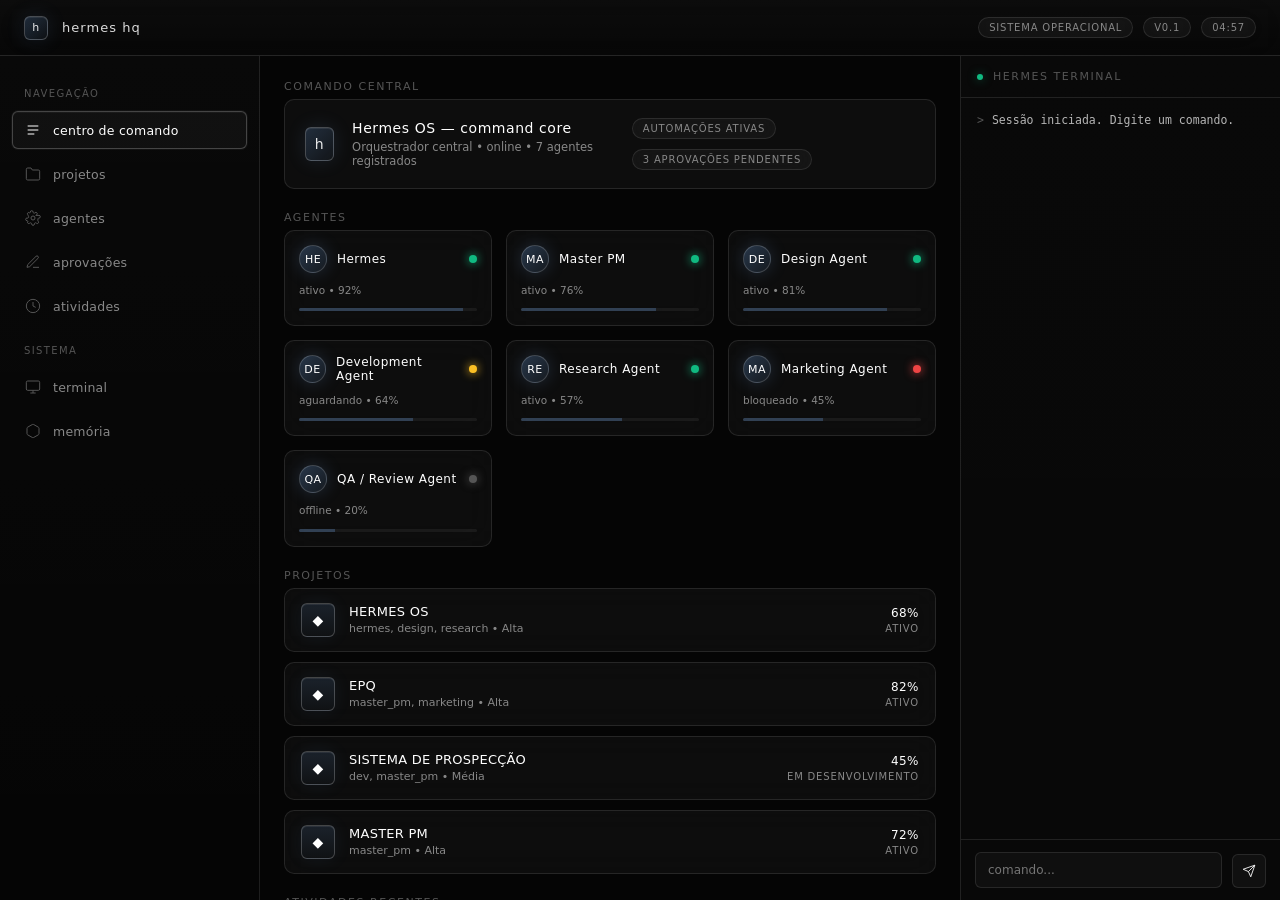
==== hq.html @ feb9b8d6 "chore: add HERMES HQ v0.1" ====
<!DOCTYPE html>
<html lang="pt-BR">
<head>
<meta charset="UTF-8">
<meta name="viewport" content="width=device-width, initial-scale=1.0">
<title>HERMES HQ</title>
<style>
  :root {
    --bg: #050505;
    --surface: rgba(255,255,255,0.035);
    --surface-hover: rgba(255,255,255,0.06);
    --border: rgba(255,255,255,0.10);
    --border-active: rgba(255,255,255,0.22);
    --text: #ffffff;
    --text-secondary: #888888;
    --text-tertiary: #555555;
    --accent: rgba(120,180,255,0.25);
    --accent-glow: rgba(120,180,255,0.12);
    --green: #10b981;
    --yellow: #fbbf24;
    --red: #ef4444;
    --offline: #555555;
    --radius: 10px;
    --radius-sm: 6px;
  }
  * { box-sizing: border-box; margin: 0; padding: 0; }
  html, body {
    height: 100%;
    background: var(--bg);
    color: var(--text);
    font-family: 'Space Grotesk','Inter',ui-sans-serif,system-ui,sans-serif;
    font-weight: 300;
    -webkit-font-smoothing: antialiased;
    overflow: hidden;
  }
  .app {
    display: grid;
    grid-template-columns: 260px 1fr 320px;
    grid-template-rows: 56px 1fr;
    height: 100vh;
  }
  .topbar {
    grid-column: 1/-1;
    display: flex;
    align-items: center;
    justify-content: space-between;
    padding: 0 24px;
    border-bottom: 1px solid var(--border);
    background: linear-gradient(180deg, rgba(255,255,255,0.03), rgba(255,255,255,0.01));
    backdrop-filter: blur(24px);
    -webkit-backdrop-filter: blur(24px);
  }
  .topbar-left, .topbar-right { display:flex; align-items:center; gap:14px; }
  .logo {
    width:24px; height:24px;
    border:1px solid var(--border-active);
    border-radius: var(--radius-sm);
    background: linear-gradient(135deg, rgba(120,180,255,0.2), rgba(120,180,255,0.05));
    box-shadow: 0 0 20px rgba(120,180,255,0.12), inset 0 1px 0 rgba(255,255,255,0.08);
    display:flex; align-items:center; justify-content:center;
    font-size:11px; font-weight:500; letter-spacing:0.05em; color: rgba(255,255,255,0.9);
  }
  .brand { font-size:13px; font-weight:500; letter-spacing:0.08em; text-transform:lowercase; color: rgba(255,255,255,0.85); }
  .topbar-status { display:flex; gap:10px; align-items:center; }
  .status-pill {
    font-size:10px; padding:4px 10px; border-radius:999px;
    border:1px solid var(--border); background: var(--surface);
    color: var(--text-secondary); letter-spacing:0.08em; text-transform:uppercase;
    backdrop-filter: blur(12px); -webkit-backdrop-filter: blur(12px);
  }
  .sidebar {
    border-right:1px solid var(--border);
    padding:18px 12px;
    display:flex; flex-direction:column; gap:6px;
    background: linear-gradient(180deg, rgba(255,255,255,0.015), transparent);
    overflow-y:auto;
  }
  .sidebar-title {
    font-size:10px; text-transform:uppercase; letter-spacing:0.14em;
    color: var(--text-tertiary); padding: 14px 12px 6px; font-weight:500;
  }
  .nav-item {
    display:flex; align-items:center; gap:12px;
    padding:10px 12px; border-radius: var(--radius-sm);
    color: var(--text-secondary); font-size:12.5px; font-weight:400;
    letter-spacing:0.02em; cursor:pointer; transition: all 0.15s ease;
    border:1px solid transparent;
  }
  .nav-item:hover { background: var(--surface); color: var(--text); border-color: var(--border); }
  .nav-item.active {
    background: var(--surface); color: var(--text);
    border-color: var(--border-active);
    box-shadow: inset 0 1px 0 rgba(255,255,255,0.04), 0 0 0 1px rgba(255,255,255,0.04);
  }
  .nav-icon { width:16px; height:16px; opacity:0.6; }
  .nav-item.active .nav-icon { opacity:1; }

  .main {
    overflow-y:auto; padding:24px;
    display:flex; flex-direction:column; gap:22px;
  }
  .section-title {
    font-size:11px; text-transform:uppercase; letter-spacing:0.14em;
    color: var(--text-tertiary); font-weight:500; margin-bottom:6px;
  }
  .grid-agents {
    display:grid; grid-template-columns: repeat(auto-fit, minmax(160px, 1fr)); gap:14px;
  }
  .agent {
    border:1px solid var(--border); border-radius: var(--radius);
    background: var(--surface); backdrop-filter: blur(16px); -webkit-backdrop-filter: blur(16px);
    padding:14px; cursor:pointer; transition: all 0.2s ease; position:relative; overflow:hidden;
  }
  .agent:hover { border-color: var(--border-active); transform: translateY(-2px); }
  .agent-header { display:flex; align-items:center; gap:10px; margin-bottom:10px; }
  .agent-avatar {
    width:28px; height:28px; border-radius:50%;
    border:1px solid rgba(255,255,255,0.18);
    background: linear-gradient(135deg, rgba(120,180,255,0.25), rgba(120,180,255,0.08));
    box-shadow: 0 0 18px rgba(120,180,255,0.18);
    display:flex; align-items:center; justify-content:center;
    font-size:11px; font-weight:500; letter-spacing:0.04em;
  }
  .agent-name { font-size:12px; font-weight:500; letter-spacing:0.04em; }
  .agent-status {
    width:8px; height:8px; border-radius:50%; margin-left:auto;
    box-shadow: 0 0 10px currentColor;
  }
  .agent.status-active .agent-status { background: var(--green); color: var(--green); }
  .agent.status-waiting .agent-status { background: var(--yellow); color: var(--yellow); animation: pulse 2s ease-in-out infinite; }
  .agent.status-blocked .agent-status { background: var(--red); color: var(--red); }
  .agent.status-offline .agent-status { background: var(--offline); color: var(--offline); }
  .agent-meta { font-size:10.5px; color: var(--text-secondary); line-height:1.45; }
  .agent-progress {
    margin-top:10px; height:3px; border-radius:999px; background: rgba(255,255,255,0.06); overflow:hidden;
  }
  .agent-progress-bar { height:100%; background: var(--accent); box-shadow: 0 0 12px var(--accent-glow); transition: width 0.4s ease; }

  .projects { display:flex; flex-direction:column; gap:10px; }
  .project {
    border:1px solid var(--border); border-radius: var(--radius);
    background: var(--surface); backdrop-filter: blur(14px); -webkit-backdrop-filter: blur(14px);
    padding:14px 16px; display:flex; align-items:center; gap:14px; cursor:pointer; transition: all 0.15s ease;
  }
  .project:hover { border-color: var(--border-active); background: var(--surface-hover); }
  .project-icon {
    width:34px; height:34px; border-radius: var(--radius-sm);
    border:1px solid var(--border-active);
    background: linear-gradient(180deg, rgba(120,180,255,0.12), rgba(120,180,255,0.03));
    box-shadow: inset 0 1px 0 rgba(255,255,255,0.08), 0 0 18px rgba(120,180,255,0.08);
    display:flex; align-items:center; justify-content:center; font-size:14px;
  }
  .project-info { flex:1; }
  .project-name { font-size:13px; font-weight:500; letter-spacing:0.02em; }
  .project-meta { font-size:11px; color: var(--text-secondary); margin-top:3px; }
  .project-right { text-align:right; }
  .project-progress { font-size:12px; color: var(--text); letter-spacing:0.04em; }
  .project-status { font-size:10px; color: var(--text-secondary); text-transform:uppercase; letter-spacing:0.08em; margin-top:3px; }

  .terminal {
    border-left:1px solid var(--border);
    background: linear-gradient(180deg, rgba(255,255,255,0.015), rgba(255,255,255,0.01));
    display:flex; flex-direction:column; overflow:hidden;
  }
  .terminal-header {
    padding:14px 16px; border-bottom:1px solid var(--border);
    display:flex; align-items:center; gap:10px;
  }
  .terminal-title { font-size:11px; text-transform:uppercase; letter-spacing:0.14em; color: var(--text-tertiary); font-weight:500; }
  .terminal-dot { width:6px; height:6px; border-radius:50%; background: var(--green); box-shadow: 0 0 10px rgba(16,185,129,0.5); }
  .terminal-body {
    flex:1; overflow-y:auto; padding:14px 16px;
    font-family: ui-monospace, SFMono-Regular, Menlo, Monaco, Consolas, monospace;
    font-size:11.5px; line-height:1.55; color: rgba(255,255,255,0.78);
  }
  .terminal-line { margin-bottom:10px; }
  .terminal-line .prefix { color: var(--text-tertiary); margin-right:8px; }
  .terminal-line .cmd { color: rgba(255,255,255,0.9); }
  .terminal-line .resp { color: rgba(255,255,255,0.7); }
  .terminal-composer {
    padding:12px 14px; border-top:1px solid var(--border);
    display:flex; gap:10px; align-items:flex-end;
  }
  .terminal-input {
    flex:1; background: rgba(255,255,255,0.03); border:1px solid var(--border);
    border-radius: var(--radius-sm); color: var(--text); padding:10px 12px;
    font-family: inherit; font-size:12px; outline:none;
  }
  .terminal-input:focus { border-color: var(--border-active); }
  .terminal-send {
    width:34px; height:34px; border-radius: var(--radius-sm);
    border:1px solid var(--border); background: var(--surface);
    color: var(--text); cursor:pointer; display:flex; align-items:center; justify-content:center;
  }
  .terminal-send:hover { border-color: var(--border-active); background: var(--surface-hover); }

  .activity { display:flex; flex-direction:column; gap:10px; }
  .activity-item {
    display:flex; gap:12px; align-items:flex-start;
    border:1px solid var(--border); border-radius: var(--radius);
    background: var(--surface); padding:10px 12px;
  }
  .activity-time { font-size:10px; color: var(--text-tertiary); min-width:36px; letter-spacing:0.06em; text-transform:uppercase; }
  .activity-body { font-size:12px; color: rgba(255,255,255,0.78); line-height:1.45; }

  .approvals { display:flex; flex-direction:column; gap:10px; }
  .approval {
    border:1px solid var(--border); border-radius: var(--radius);
    background: var(--surface); padding:14px 16px; display:flex; align-items:center; gap:14px;
  }
  .approval-dot { width:8px; height:8px; border-radius:50%; background: var(--yellow); box-shadow: 0 0 10px rgba(251,191,36,0.45); animation: pulse 2s ease-in-out infinite; }
  .approval-info { flex:1; }
  .approval-title { font-size:13px; font-weight:500; letter-spacing:0.02em; }
  .approval-agent { font-size:11px; color: var(--text-secondary); margin-top:3px; }
  .approval-actions { display:flex; gap:8px; }
  .btn {
    padding:8px 12px; border-radius: var(--radius-sm);
    border:1px solid var(--border); background: var(--surface);
    color: var(--text); cursor:pointer; font-weight:500; font-size:11px; letter-spacing:0.06em; text-transform:uppercase;
    backdrop-filter: blur(12px); -webkit-backdrop-filter: blur(12px);
  }
  .btn:hover { border-color: var(--border-active); background: var(--surface-hover); }
  .btn.primary { border-color: rgba(120,180,255,0.35); box-shadow: 0 0 18px rgba(120,180,255,0.12); }

  /* Modal painel agente */
  .modal-backdrop {
    position:fixed; inset:0; background: rgba(0,0,0,0.5); backdrop-filter: blur(8px); -webkit-backdrop-filter: blur(8px);
    display:none; align-items:center; justify-content:center; z-index:100;
  }
  .modal-backdrop.open { display:flex; }
  .modal {
    width: min(420px, 92vw); border:1px solid var(--border-active); border-radius: var(--radius);
    background: rgba(10,12,18,0.85); backdrop-filter: blur(24px); -webkit-backdrop-filter: blur(24px);
    box-shadow: 0 30px 90px rgba(0,0,0,0.7), inset 0 1px 0 rgba(255,255,255,0.06);
    padding:22px;
  }
  .modal-header { display:flex; align-items:center; justify-content:space-between; margin-bottom:16px; }
  .modal-title { font-size:14px; font-weight:500; letter-spacing:0.06em; }
  .modal-close { background:none; border:1px solid var(--border); color: var(--text-secondary); border-radius: var(--radius-sm); width:30px; height:30px; cursor:pointer; }
  .modal-close:hover { border-color: var(--border-active); color: var(--text); }
  .modal-row { display:flex; flex-direction:column; gap:4px; margin-bottom:12px; }
  .modal-label { font-size:10px; text-transform:uppercase; letter-spacing:0.14em; color: var(--text-tertiary); }
  .modal-value { font-size:13px; color: rgba(255,255,255,0.88); line-height:1.5; }
  .modal-actions { display:flex; gap:10px; margin-top:14px; flex-wrap:wrap; }

  @keyframes pulse { 0%,100%{ opacity:1; } 50%{ opacity:0.5; } }

  /* Scrollbar */
  ::-webkit-scrollbar { width:4px; }
  ::-webkit-scrollbar-track { background:transparent; }
  ::-webkit-scrollbar-thumb { background:rgba(255,255,255,0.08); border-radius:4px; }
  ::-webkit-scrollbar-thumb:hover { background:rgba(255,255,255,0.14); }

  @media (max-width: 1100px) {
    .app { grid-template-columns: 220px 1fr 280px; }
  }
  @media (max-width: 860px) {
    .app { grid-template-columns: 1fr; grid-template-rows: 56px 1fr; }
    .sidebar, .terminal { display:none; }
  }
</style>
</head>
<body>
<div class="app">
  <header class="topbar">
    <div class="topbar-left">
      <div class="logo">h</div>
      <div class="brand">hermes hq</div>
    </div>
    <div class="topbar-right">
      <div class="topbar-status">
        <div class="status-pill">sistema operacional</div>
        <div class="status-pill">v0.1</div>
        <div class="status-pill" id="clock">--:--</div>
      </div>
    </div>
  </header>

  <aside class="sidebar">
    <div class="sidebar-title">navegação</div>
    <div class="nav-item active">
      <svg class="nav-icon" viewBox="0 0 24 24" fill="none" stroke="currentColor" stroke-width="1.5"><path d="M4 6h16M4 12h16M4 18h10"/></svg>
      <span>centro de comando</span>
    </div>
    <div class="nav-item">
      <svg class="nav-icon" viewBox="0 0 24 24" fill="none" stroke="currentColor" stroke-width="1.5"><path d="M22 19a2 2 0 0 1-2 2H4a2 2 0 0 1-2-2V5a2 2 0 0 1 2-2h5l2 3h9a2 2 0 0 1 2 2z"/></svg>
      <span>projetos</span>
    </div>
    <div class="nav-item">
      <svg class="nav-icon" viewBox="0 0 24 24" fill="none" stroke="currentColor" stroke-width="1.5"><circle cx="12" cy="12" r="3"/><path d="M19.4 15a1.65 1.65 0 0 0 .33 1.82l.06.06a2 2 0 1 1-2.83 2.83l-.06-.06a1.65 1.65 0 0 0-1.82-.33 1.65 1.65 0 0 0-1 1.51V21a2 2 0 1 1-4 0v-.09A1.65 1.65 0 0 0 9 19.4a1.65 1.65 0 0 0-1.82.33l-.06.06a2 2 0 1 1-2.83-2.83l.06.06a1.65 1.65 0 0 0-1.51-1H3a2 2 0 1 1 0-4h.09A1.65 1.65 0 0 0 4.6 9a1.65 1.65 0 0 0-.33-1.82l-.06-.06a2 2 0 1 1 2.83-2.83l.06.06a1.65 1.65 0 0 0 1-1.51V3a2 2 0 1 1 4 0v.09a1.65 1.65 0 0 0 1 1.51 1.65 1.65 0 0 0 1.82-.33l.06-.06a2 2 0 1 1 2.83 2.83l-.06.06a1.65 1.65 0 0 0-1.51 1H21a2 2 0 1 1 0 4h-.09a1.65 1.65 0 0 0-1.51 1z"/></svg>
      <span>agentes</span>
    </div>
    <div class="nav-item">
      <svg class="nav-icon" viewBox="0 0 24 24" fill="none" stroke="currentColor" stroke-width="1.5"><path d="M12 20h9M16.5 3.5a2.121 2.121 0 0 1 3 3L7 19l-4 1 1-4z"/></svg>
      <span>aprovações</span>
    </div>
    <div class="nav-item">
      <svg class="nav-icon" viewBox="0 0 24 24" fill="none" stroke="currentColor" stroke-width="1.5"><circle cx="12" cy="12" r="10"/><path d="M12 6v6l4 2"/></svg>
      <span>atividades</span>
    </div>

    <div class="sidebar-title">sistema</div>
    <div class="nav-item">
      <svg class="nav-icon" viewBox="0 0 24 24" fill="none" stroke="currentColor" stroke-width="1.5"><rect x="2" y="3" width="20" height="14" rx="2"/><path d="M8 21h8M12 17v4"/></svg>
      <span>terminal</span>
    </div>
    <div class="nav-item">
      <svg class="nav-icon" viewBox="0 0 24 24" fill="none" stroke="currentColor" stroke-width="1.5"><path d="M21 16V8a2 2 0 0 0-1-1.73l-7-4a2 2 0 0 0-2 0l-7 4A2 2 0 0 0 3 8v8a2 2 0 0 0 1 1.73l7 4a2 2 0 0 0 2 0l7-4A2 2 0 0 0 21 16z"/></svg>
      <span>memória</span>
    </div>
  </aside>

  <main class="main">
    <div>
      <div class="section-title">comando central</div>
      <div style="border:1px solid var(--border); border-radius:var(--radius); background:var(--surface); padding:18px 20px; display:flex; align-items:center; gap:18px;">
        <div class="logo" style="width:34px;height:34px;font-size:14px;">h</div>
        <div>
          <div style="font-size:14px; font-weight:500; letter-spacing:0.04em;">Hermes OS — command core</div>
          <div style="font-size:11.5px; color:var(--text-secondary); margin-top:4px;">Orquestrador central • online • 7 agentes registrados</div>
        </div>
        <div style="margin-left:auto; display:flex; gap:10px; flex-wrap:wrap;">
          <div class="status-pill">automações ativas</div>
          <div class="status-pill">3 aprovações pendentes</div>
        </div>
      </div>
    </div>

    <div>
      <div class="section-title">agentes</div>
      <div class="grid-agents" id="agentGrid"></div>
    </div>

    <div>
      <div class="section-title">projetos</div>
      <div class="projects" id="projectList"></div>
    </div>

    <div>
      <div class="section-title">atividades recentes</div>
      <div class="activity" id="activityStream"></div>
    </div>

    <div>
      <div class="section-title">aprovações</div>
      <div class="approvals" id="approvalList"></div>
    </div>
  </main>

  <aside class="terminal">
    <div class="terminal-header">
      <div class="terminal-dot"></div>
      <div class="terminal-title">hermes terminal</div>
    </div>
    <div class="terminal-body" id="terminalBody">
      <div class="terminal-line"><span class="prefix">&gt;</span><span class="resp">Sessão iniciada. Digite um comando.</span></div>
    </div>
    <div class="terminal-composer">
      <input class="terminal-input" id="terminalInput" placeholder="comando..." autocomplete="off">
      <button class="terminal-send" id="terminalSend" aria-label="enviar">
        <svg width="14" height="14" viewBox="0 0 24 24" fill="none" stroke="currentColor" stroke-width="1.5"><line x1="22" y1="2" x2="11" y2="13"/><polygon points="22 2 15 22 11 13 2 9 22 2"/></svg>
      </button>
    </div>
  </aside>
</div>

<div class="modal-backdrop" id="agentModal">
  <div class="modal">
    <div class="modal-header">
      <div class="modal-title" id="modalTitle">agente</div>
      <button class="modal-close" id="modalClose">✕</button>
    </div>
    <div class="modal-row">
      <div class="modal-label">status</div>
      <div class="modal-value" id="modalStatus">—</div>
    </div>
    <div class="modal-row">
      <div class="modal-label">missão atual</div>
      <div class="modal-value" id="modalMission">—</div>
    </div>
    <div class="modal-row">
      <div class="modal-label">progresso</div>
      <div class="modal-value" id="modalProgress">—</div>
    </div>
    <div class="modal-row">
      <div class="modal-label">última atividade</div>
      <div class="modal-value" id="modalLast">—</div>
    </div>
    <div class="modal-row">
      <div class="modal-label">projeto</div>
      <div class="modal-value" id="modalProject">—</div>
    </div>
    <div class="modal-actions">
      <button class="btn primary">conversar</button>
      <button class="btn">ver tarefas</button>
      <button class="btn">ver projeto</button>
      <button class="btn">ver atividade</button>
    </div>
  </div>
</div>

<script>
  const DATA = {
    agents: [
      { id:"hermes", name:"Hermes", status:"active", mission:"Orquestração da operação e rotas de agentes", progress:92, last:"11:02 — rotas atualizadas", project:"Hermes OS" },
      { id:"master_pm", name:"Master PM", status:"active", mission:"Coordenação de projetos e dependências", progress:76, last:"10:55 — EPQ atualizado", project:"EPQ" },
      { id:"design", name:"Design Agent", status:"active", mission:"Interface e sistema visual do Hermes OS", progress:81, last:"10:48 — paleta ajustada", project:"Hermes OS" },
      { id:"dev", name:"Development Agent", status:"waiting", mission:"Aguardando branch para integração", progress:64, last:"10:30 — commit enviado", project:"Sistema de Prospecção" },
      { id:"research", name:"Research Agent", status:"active", mission:"Benchmarks e referências", progress:57, last:"10:12 — briefing pronto", project:"Hermes OS" },
      { id:"marketing", name:"Marketing Agent", status:"blocked", mission:"Aguardando aprovação de campanha", progress:45, last:"09:58 — bloqueado", project:"EPQ" },
      { id:"qa", name:"QA / Review Agent", status:"offline", mission:"Em standby", progress:20, last:"Ontem — sem novas validações", project:"—" }
    ],
    projects: [
      { name:"HERMES OS", progress:68, status:"Ativo", priority:"Alta", agents:["hermes","design","research"], last:"11:02 — ajustes visuais" },
      { name:"EPQ", progress:82, status:"Ativo", priority:"Alta", agents:["master_pm","marketing"], last:"10:55 — conteúdo aprovado" },
      { name:"SISTEMA DE PROSPECÇÃO", progress:45, status:"Em desenvolvimento", priority:"Média", agents:["dev","master_pm"], last:"10:30 — commit enviado" },
      { name:"MASTER PM", progress:72, status:"Ativo", priority:"Alta", agents:["master_pm"], last:"10:40 — planejamento ok" }
    ],
    activity: [
      { time:"11:02", text:"Hermes atualizou rotas de orquestração." },
      { time:"10:55", text:"Master PM atualizou EPQ." },
      { time:"10:48", text:"Design Agent ajustou paleta do Hermes OS." },
      { time:"10:30", text:"Development Agent realizou commit." },
      { time:"09:58", text:"Marketing Agent bloqueado em aprovação." }
    ],
    approvals: [
      { title:"Nova interface", agent:"Design Agent" },
      { title:"Estratégia de campanha", agent:"Marketing Agent" },
      { title:"Arquitetura de integração", agent:"Development Agent" }
    ]
  };

  const agentGrid = document.getElementById('agentGrid');
  const projectList = document.getElementById('projectList');
  const activityStream = document.getElementById('activityStream');
  const approvalList = document.getElementById('approvalList');

  const STATUS = { active:'ativo', waiting:'aguardando', blocked:'bloqueado', offline:'offline' };

  function renderAgents() {
    agentGrid.innerHTML = DATA.agents.map(a => `
      <div class="agent status-${a.status}" data-id="${a.id}">
        <div class="agent-header">
          <div class="agent-avatar">${a.name.slice(0,2).toUpperCase()}</div>
          <div class="agent-name">${a.name}</div>
          <div class="agent-status" title="${STATUS[a.status]}"></div>
        </div>
        <div class="agent-meta">${STATUS[a.status]} • ${a.progress}%</div>
        <div class="agent-progress"><div class="agent-progress-bar" style="width:${a.progress}%"></div></div>
      </div>
    `).join('');
    agentGrid.querySelectorAll('.agent').forEach(el => {
      el.addEventListener('click', () => openAgent(el.dataset.id));
    });
  }

  function renderProjects() {
    projectList.innerHTML = DATA.projects.map(p => `
      <div class="project">
        <div class="project-icon">◆</div>
        <div class="project-info">
          <div class="project-name">${p.name}</div>
          <div class="project-meta">${p.agents.join(', ')} • ${p.priority}</div>
        </div>
        <div class="project-right">
          <div class="project-progress">${p.progress}%</div>
          <div class="project-status">${p.status}</div>
        </div>
      </div>
    `).join('');
  }

  function renderActivity() {
    activityStream.innerHTML = DATA.activity.map(a => `
      <div class="activity-item">
        <div class="activity-time">${a.time}</div>
        <div class="activity-body">${a.text}</div>
      </div>
    `).join('');
  }

  function renderApprovals() {
    approvalList.innerHTML = DATA.approvals.map(a => `
      <div class="approval">
        <div class="approval-dot"></div>
        <div class="approval-info">
          <div class="approval-title">${a.title}</div>
          <div class="approval-agent">${a.agent}</div>
        </div>
        <div class="approval-actions">
          <button class="btn primary">aprovar</button>
          <button class="btn">rejeitar</button>
          <button class="btn">alterar</button>
        </div>
      </div>
    `).join('');
  }

  const modal = document.getElementById('agentModal');
  const modalTitle = document.getElementById('modalTitle');
  const modalStatus = document.getElementById('modalStatus');
  const modalMission = document.getElementById('modalMission');
  const modalProgress = document.getElementById('modalProgress');
  const modalLast = document.getElementById('modalLast');
  const modalProject = document.getElementById('modalProject');

  function openAgent(id) {
    const a = DATA.agents.find(x => x.id === id);
    if (!a) return;
    modalTitle.textContent = a.name;
    modalStatus.textContent = STATUS[a.status];
    modalMission.textContent = a.mission;
    modalProgress.textContent = a.progress + '%';
    modalLast.textContent = a.last;
    modalProject.textContent = a.project;
    modal.classList.add('open');
  }
  document.getElementById('modalClose').addEventListener('click', () => modal.classList.remove('open'));
  modal.addEventListener('click', (e) => { if (e.target === modal) modal.classList.remove('open'); });

  /* terminal */
  const terminalBody = document.getElementById('terminalBody');
  const terminalInput = document.getElementById('terminalInput');
  const terminalSend = document.getElementById('terminalSend');
  function appendTerminal(cmd, text) {
    const row = document.createElement('div');
    row.className = 'terminal-line';
    row.innerHTML = `<span class="prefix">&gt;</span><span class="cmd">${cmd}</span><br><span class="resp">${text}</span>`;
    terminalBody.appendChild(row);
    terminalBody.scrollTop = terminalBody.scrollHeight;
  }
  function runCommand(cmd) {
    const c = cmd.trim().toLowerCase();
    appendTerminal(cmd, 'processando...');
    setTimeout(() => {
      if (c.includes('bloqueio')) {
        appendTerminal('', 'Bloqueios: Marketing Agent — aprovação de campanha.');
      } else if (c.includes('aprovação') || c.includes('aprov')) {
        appendTerminal('', 'Pendentes: Nova interface, Estratégia de campanha, Arquitetura de integração.');
      } else if (c.includes('epq')) {
        appendTerminal('', 'EPQ está ativo com 82% de progresso. Agentes: Master PM, Marketing.');
      } else if (c.includes('hoje')) {
        appendTerminal('', 'Hoje: ajustes visuais no Hermes OS, commit no Sistema de Prospecção e revisão de campanha.');
      } else if (c.includes('priorize')) {
        appendTerminal('', 'Prioridade definida: Hermes OS em primeiro lugar.');
      } else {
        appendTerminal('', 'Comando reconhecido. Em breve essa área será conectada ao Hermes real.');
      }
    }, 400);
  }
  terminalSend.addEventListener('click', () => { const v = terminalInput.value; if (!v.trim()) return; runCommand(v); terminalInput.value=''; });
  terminalInput.addEventListener('keydown', (e) => { if (e.key==='Enter') { const v = terminalInput.value; if (!v.trim()) return; runCommand(v); terminalInput.value=''; }});

  /* clock */
  function tick() {
    const d = new Date();
    document.getElementById('clock').textContent = d.toLocaleTimeString('pt-BR', {hour:'2-digit', minute:'2-digit'});
  }
  tick(); setInterval(tick, 1000);

  renderAgents(); renderProjects(); renderActivity(); renderApprovals();
</script>
</body>
</html>
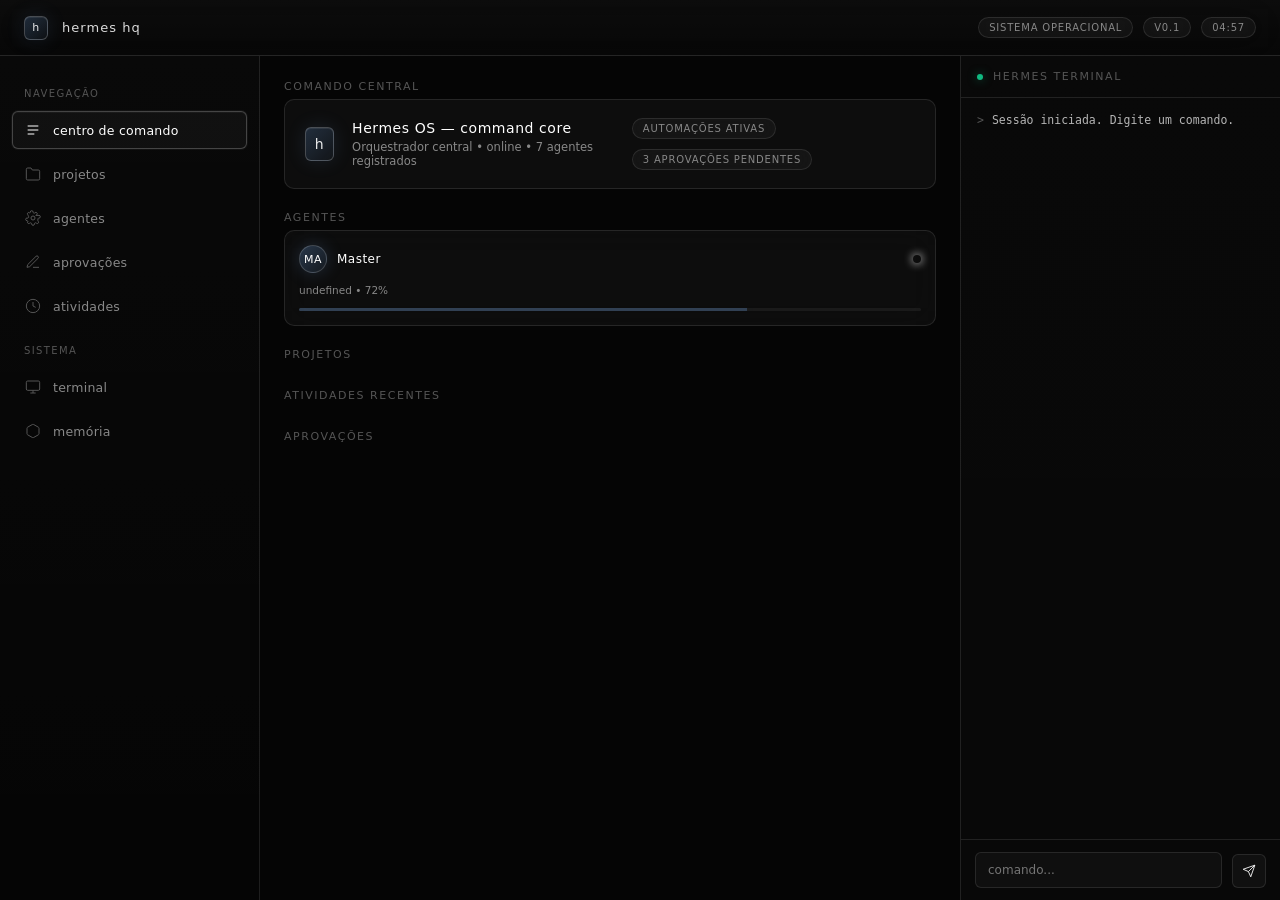
==== commit 140e0674: "feat: separate mock data and prepare real integration layer" ====
--- a/hq.html
+++ b/hq.html
@@ -400,7 +400,7 @@
 </div>
 
 <script>
-  const DATA = {
+  const DATA_FALLBACK = {
     agents: [
       { id:"hermes", name:"Hermes", status:"active", mission:"Orquestração da operação e rotas de agentes", progress:92, last:"11:02 — rotas atualizadas", project:"Hermes OS" },
       { id:"master_pm", name:"Master PM", status:"active", mission:"Coordenação de projetos e dependências", progress:76, last:"10:55 — EPQ atualizado", project:"EPQ" },
@@ -430,6 +430,9 @@
     ]
   };
 
+  let DATA = DATA_FALLBACK;
+  fetch('./src/data/ai-hub.json').then(r => r.json()).then(json => { if (json && json.agents) { DATA = json; renderAgents(); renderProjects(); renderActivity(); renderApprovals(); } }).catch(() => {});
+
   const agentGrid = document.getElementById('agentGrid');
   const projectList = document.getElementById('projectList');
   const activityStream = document.getElementById('activityStream');
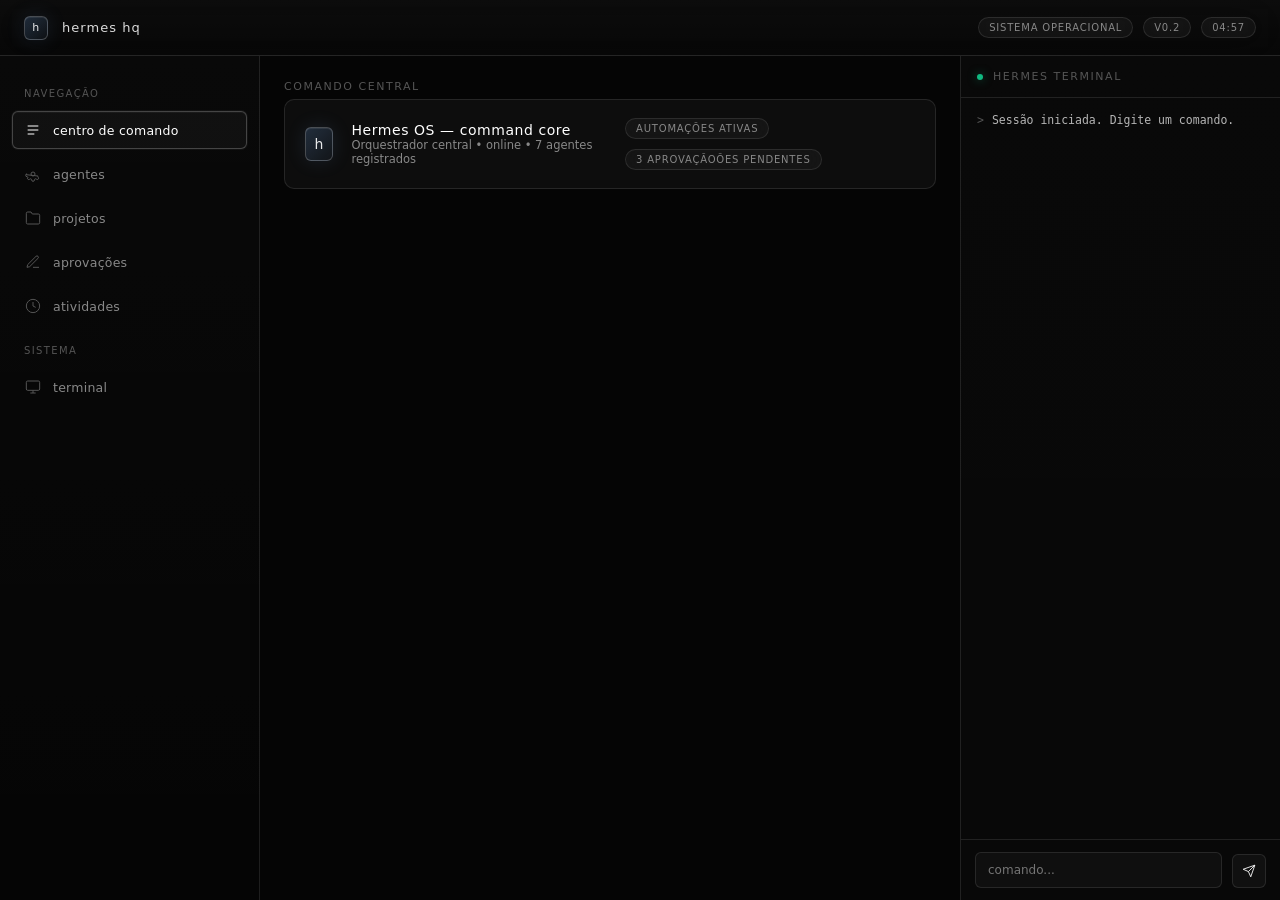
==== commit bd940d42: "feat: section navigation, agent filters, terminal and panels" ====
--- a/hq.html
+++ b/hq.html
@@ -99,13 +99,29 @@
     overflow-y:auto; padding:24px;
     display:flex; flex-direction:column; gap:22px;
   }
+  .section { display:none; }
+  .section.active { display:block; }
+  .panel-header { display:flex; align-items:center; justify-content:space-between; gap:12px; flex-wrap:wrap; }
+  .panel-controls { display:flex; gap:8px; flex-wrap:wrap; }
+  .input {
+    background: rgba(255,255,255,0.03); border:1px solid var(--border);
+    border-radius: var(--radius-sm); color: var(--text); padding:10px 12px;
+    font-family: inherit; font-size:12px; outline:none; min-width:180px;
+  }
+  .input:focus { border-color: var(--border-active); }
+  .chip {
+    font-size:10px; padding:5px 10px; border-radius:999px; cursor:pointer;
+    border:1px solid var(--border); background: var(--surface); color: var(--text-secondary);
+    letter-spacing:0.08em; text-transform:uppercase; backdrop-filter: blur(12px); -webkit-backdrop-filter: blur(12px);
+  }
+  .chip:hover { border-color: var(--border-active); color: var(--text); }
+  .chip.active { border-color: rgba(120,180,255,0.35); color: rgba(180,210,255,0.95); box-shadow: 0 0 18px rgba(120,180,255,0.12); }
+
   .section-title {
     font-size:11px; text-transform:uppercase; letter-spacing:0.14em;
     color: var(--text-tertiary); font-weight:500; margin-bottom:6px;
   }
-  .grid-agents {
-    display:grid; grid-template-columns: repeat(auto-fit, minmax(160px, 1fr)); gap:14px;
-  }
+  .grid-agents { display:grid; grid-template-columns: repeat(auto-fit, minmax(160px, 1fr)); gap:14px; }
   .agent {
     border:1px solid var(--border); border-radius: var(--radius);
     background: var(--surface); backdrop-filter: blur(16px); -webkit-backdrop-filter: blur(16px);
@@ -131,9 +147,7 @@
   .agent.status-blocked .agent-status { background: var(--red); color: var(--red); }
   .agent.status-offline .agent-status { background: var(--offline); color: var(--offline); }
   .agent-meta { font-size:10.5px; color: var(--text-secondary); line-height:1.45; }
-  .agent-progress {
-    margin-top:10px; height:3px; border-radius:999px; background: rgba(255,255,255,0.06); overflow:hidden;
-  }
+  .agent-progress { margin-top:10px; height:3px; border-radius:999px; background: rgba(255,255,255,0.06); overflow:hidden; }
   .agent-progress-bar { height:100%; background: var(--accent); box-shadow: 0 0 12px var(--accent-glow); transition: width 0.4s ease; }
 
   .projects { display:flex; flex-direction:column; gap:10px; }
@@ -222,7 +236,6 @@
   .btn:hover { border-color: var(--border-active); background: var(--surface-hover); }
   .btn.primary { border-color: rgba(120,180,255,0.35); box-shadow: 0 0 18px rgba(120,180,255,0.12); }
 
-  /* Modal painel agente */
   .modal-backdrop {
     position:fixed; inset:0; background: rgba(0,0,0,0.5); backdrop-filter: blur(8px); -webkit-backdrop-filter: blur(8px);
     display:none; align-items:center; justify-content:center; z-index:100;
@@ -244,8 +257,6 @@
   .modal-actions { display:flex; gap:10px; margin-top:14px; flex-wrap:wrap; }
 
   @keyframes pulse { 0%,100%{ opacity:1; } 50%{ opacity:0.5; } }
-
-  /* Scrollbar */
   ::-webkit-scrollbar { width:4px; }
   ::-webkit-scrollbar-track { background:transparent; }
   ::-webkit-scrollbar-thumb { background:rgba(255,255,255,0.08); border-radius:4px; }
@@ -270,7 +281,7 @@
     <div class="topbar-right">
       <div class="topbar-status">
         <div class="status-pill">sistema operacional</div>
-        <div class="status-pill">v0.1</div>
+        <div class="status-pill">v0.2</div>
         <div class="status-pill" id="clock">--:--</div>
       </div>
     </div>
@@ -278,72 +289,86 @@
 
   <aside class="sidebar">
     <div class="sidebar-title">navegação</div>
-    <div class="nav-item active">
+    <div class="nav-item active" data-target="command">
       <svg class="nav-icon" viewBox="0 0 24 24" fill="none" stroke="currentColor" stroke-width="1.5"><path d="M4 6h16M4 12h16M4 18h10"/></svg>
       <span>centro de comando</span>
     </div>
-    <div class="nav-item">
+    <div class="nav-item" data-target="agents">
+      <svg class="nav-icon" viewBox="0 0 24 24" fill="none" stroke="currentColor" stroke-width="1.5"><circle cx="12" cy="12" r="3"/><path d="M19.4 15a1.65 1.65 0 0 0 .33 1.82l.06.06a2 2 0 1 1-2.83 2.83l-.06-.06a1.65 1.65 0 0 0-1.82-.33 1.65 1.65 0 0 0-1 1.51V21a2 2 0 1 1-4 0v-.09A1.65 1.65 0 0 0 9 19.4a1.65 1.65 0 0 0-1.82.33l-.06.06a2 2 0 1 1-2.83-2.83l.06.06a1.65 1.65 0 0 0-1.51-1H3a2 2 0 1 1 0-4h.09a1.65 1.65 0 0 0-1.51 1z"/></svg>
+      <span>agentes</span>
+    </div>
+    <div class="nav-item" data-target="projects">
       <svg class="nav-icon" viewBox="0 0 24 24" fill="none" stroke="currentColor" stroke-width="1.5"><path d="M22 19a2 2 0 0 1-2 2H4a2 2 0 0 1-2-2V5a2 2 0 0 1 2-2h5l2 3h9a2 2 0 0 1 2 2z"/></svg>
       <span>projetos</span>
     </div>
-    <div class="nav-item">
-      <svg class="nav-icon" viewBox="0 0 24 24" fill="none" stroke="currentColor" stroke-width="1.5"><circle cx="12" cy="12" r="3"/><path d="M19.4 15a1.65 1.65 0 0 0 .33 1.82l.06.06a2 2 0 1 1-2.83 2.83l-.06-.06a1.65 1.65 0 0 0-1.82-.33 1.65 1.65 0 0 0-1 1.51V21a2 2 0 1 1-4 0v-.09A1.65 1.65 0 0 0 9 19.4a1.65 1.65 0 0 0-1.82.33l-.06.06a2 2 0 1 1-2.83-2.83l.06.06a1.65 1.65 0 0 0-1.51-1H3a2 2 0 1 1 0-4h.09A1.65 1.65 0 0 0 4.6 9a1.65 1.65 0 0 0-.33-1.82l-.06-.06a2 2 0 1 1 2.83-2.83l.06.06a1.65 1.65 0 0 0 1-1.51V3a2 2 0 1 1 4 0v.09a1.65 1.65 0 0 0 1 1.51 1.65 1.65 0 0 0 1.82-.33l.06-.06a2 2 0 1 1 2.83 2.83l-.06.06a1.65 1.65 0 0 0-1.51 1H21a2 2 0 1 1 0 4h-.09a1.65 1.65 0 0 0-1.51 1z"/></svg>
-      <span>agentes</span>
-    </div>
-    <div class="nav-item">
+    <div class="nav-item" data-target="approvals">
       <svg class="nav-icon" viewBox="0 0 24 24" fill="none" stroke="currentColor" stroke-width="1.5"><path d="M12 20h9M16.5 3.5a2.121 2.121 0 0 1 3 3L7 19l-4 1 1-4z"/></svg>
       <span>aprovações</span>
     </div>
-    <div class="nav-item">
+    <div class="nav-item" data-target="activity">
       <svg class="nav-icon" viewBox="0 0 24 24" fill="none" stroke="currentColor" stroke-width="1.5"><circle cx="12" cy="12" r="10"/><path d="M12 6v6l4 2"/></svg>
       <span>atividades</span>
     </div>
 
     <div class="sidebar-title">sistema</div>
-    <div class="nav-item">
+    <div class="nav-item" data-target="terminal">
       <svg class="nav-icon" viewBox="0 0 24 24" fill="none" stroke="currentColor" stroke-width="1.5"><rect x="2" y="3" width="20" height="14" rx="2"/><path d="M8 21h8M12 17v4"/></svg>
       <span>terminal</span>
     </div>
-    <div class="nav-item">
-      <svg class="nav-icon" viewBox="0 0 24 24" fill="none" stroke="currentColor" stroke-width="1.5"><path d="M21 16V8a2 2 0 0 0-1-1.73l-7-4a2 2 0 0 0-2 0l-7 4A2 2 0 0 0 3 8v8a2 2 0 0 0 1 1.73l7 4a2 2 0 0 0 2 0l7-4A2 2 0 0 0 21 16z"/></svg>
-      <span>memória</span>
-    </div>
   </aside>
 
   <main class="main">
-    <div>
-      <div class="section-title">comando central</div>
+    <div id="section-command" class="section active">
+      <div class="panel-header">
+        <div class="section-title">comando central</div>
+      </div>
       <div style="border:1px solid var(--border); border-radius:var(--radius); background:var(--surface); padding:18px 20px; display:flex; align-items:center; gap:18px;">
         <div class="logo" style="width:34px;height:34px;font-size:14px;">h</div>
         <div>
           <div style="font-size:14px; font-weight:500; letter-spacing:0.04em;">Hermes OS — command core</div>
-          <div style="font-size:11.5px; color:var(--text-secondary); margin-top:4px;">Orquestrador central • online • 7 agentes registrados</div>
+          <div style="font-size:11.5px; color:var(--text-secondary); margin-top:4px);">Orquestrador central • online • 7 agentes registrados</div>
         </div>
         <div style="margin-left:auto; display:flex; gap:10px; flex-wrap:wrap;">
           <div class="status-pill">automações ativas</div>
-          <div class="status-pill">3 aprovações pendentes</div>
-        </div>
-      </div>
-    </div>
-
-    <div>
-      <div class="section-title">agentes</div>
+          <div class="status-pill" id="approvalBadge">3 aprovações pendentes</div>
+        </div>
+      </div>
+    </div>
+
+    <div id="section-agents" class="section">
+      <div class="panel-header">
+        <div class="section-title">agentes</div>
+        <div class="panel-controls">
+          <input class="input" id="agentSearch" placeholder="buscar agente..." />
+          <button class="chip active" data-filter="all">todos</button>
+          <button class="chip" data-filter="active">ativos</button>
+          <button class="chip" data-filter="waiting">aguardando</button>
+          <button class="chip" data-filter="blocked">bloqueados</button>
+          <button class="chip" data-filter="offline">offline</button>
+        </div>
+      </div>
       <div class="grid-agents" id="agentGrid"></div>
     </div>
 
-    <div>
-      <div class="section-title">projetos</div>
+    <div id="section-projects" class="section">
+      <div class="panel-header">
+        <div class="section-title">projetos</div>
+      </div>
       <div class="projects" id="projectList"></div>
     </div>
 
-    <div>
-      <div class="section-title">atividades recentes</div>
+    <div id="section-approvals" class="section">
+      <div class="panel-header">
+        <div class="section-title">aprovações</div>
+      </div>
+      <div class="approvals" id="approvalList"></div>
+    </div>
+
+    <div id="section-activity" class="section">
+      <div class="panel-header">
+        <div class="section-title">atividades recentes</div>
+      </div>
       <div class="activity" id="activityStream"></div>
-    </div>
-
-    <div>
-      <div class="section-title">aprovações</div>
-      <div class="approvals" id="approvalList"></div>
     </div>
   </main>
 
@@ -431,14 +456,25 @@
   };
 
   let DATA = DATA_FALLBACK;
-  fetch('./src/data/ai-hub.json').then(r => r.json()).then(json => { if (json && json.agents) { DATA = json; renderAgents(); renderProjects(); renderActivity(); renderApprovals(); } }).catch(() => {});
+  let currentFilter = 'all';
+  let currentSearch = '';
+
+  fetch('./src/data/ai-hub.json').then(r => r.json()).then(json => { if (json && json.agents) { DATA = json; renderAll(); } }).catch(() => { renderAll(); });
 
   const agentGrid = document.getElementById('agentGrid');
   const projectList = document.getElementById('projectList');
   const activityStream = document.getElementById('activityStream');
   const approvalList = document.getElementById('approvalList');
-
+  const agentSearch = document.getElementById('agentSearch');
   const STATUS = { active:'ativo', waiting:'aguardando', blocked:'bloqueado', offline:'offline' };
+
+  function renderAll() {
+    renderAgents();
+    renderProjects();
+    renderActivity();
+    renderApprovals();
+    applyFilters();
+  }
 
   function renderAgents() {
     agentGrid.innerHTML = DATA.agents.map(a => `
@@ -452,18 +488,15 @@
         <div class="agent-progress"><div class="agent-progress-bar" style="width:${a.progress}%"></div></div>
       </div>
     `).join('');
-    agentGrid.querySelectorAll('.agent').forEach(el => {
-      el.addEventListener('click', () => openAgent(el.dataset.id));
-    });
-  }
-
+    agentGrid.querySelectorAll('.agent').forEach(el => el.addEventListener('click', () => openAgent(el.dataset.id)));
+  }
   function renderProjects() {
     projectList.innerHTML = DATA.projects.map(p => `
       <div class="project">
         <div class="project-icon">◆</div>
         <div class="project-info">
           <div class="project-name">${p.name}</div>
-          <div class="project-meta">${p.agents.join(', ')} • ${p.priority}</div>
+          <div class="project-meta">${(p.agents||[]).join(', ')} • ${p.priority||''}</div>
         </div>
         <div class="project-right">
           <div class="project-progress">${p.progress}%</div>
@@ -472,7 +505,6 @@
       </div>
     `).join('');
   }
-
   function renderActivity() {
     activityStream.innerHTML = DATA.activity.map(a => `
       <div class="activity-item">
@@ -481,7 +513,6 @@
       </div>
     `).join('');
   }
-
   function renderApprovals() {
     approvalList.innerHTML = DATA.approvals.map(a => `
       <div class="approval">
@@ -497,29 +528,67 @@
         </div>
       </div>
     `).join('');
-  }
-
-  const modal = document.getElementById('agentModal');
-  const modalTitle = document.getElementById('modalTitle');
-  const modalStatus = document.getElementById('modalStatus');
-  const modalMission = document.getElementById('modalMission');
-  const modalProgress = document.getElementById('modalProgress');
-  const modalLast = document.getElementById('modalLast');
-  const modalProject = document.getElementById('modalProject');
+    const count = (DATA.approvals||[]).length;
+    const badge = document.getElementById('approvalBadge');
+    if (badge) badge.textContent = count + ' aprovação' + (count===1?'':'ões') + ' pendente' + (count===1?'':'s');
+  }
+
+  function applyFilters() {
+    const term = currentSearch.trim().toLowerCase();
+    const filtered = DATA.agents.filter(a => {
+      const matchStatus = currentFilter === 'all' || a.status === currentFilter;
+      const matchSearch = !term || (a.name + ' ' + (a.project||'') + ' ' + (a.mission||'')).toLowerCase().includes(term);
+      return matchStatus && matchSearch;
+    });
+    agentGrid.innerHTML = filtered.map(a => `
+      <div class="agent status-${a.status}" data-id="${a.id}">
+        <div class="agent-header">
+          <div class="agent-avatar">${a.name.slice(0,2).toUpperCase()}</div>
+          <div class="agent-name">${a.name}</div>
+          <div class="agent-status" title="${STATUS[a.status]}"></div>
+        </div>
+        <div class="agent-meta">${STATUS[a.status]} • ${a.progress}%</div>
+        <div class="agent-progress"><div class="agent-progress-bar" style="width:${a.progress}%"></div></div>
+      </div>
+    `).join('');
+    agentGrid.querySelectorAll('.agent').forEach(el => el.addEventListener('click', () => openAgent(el.dataset.id)));
+  }
 
   function openAgent(id) {
     const a = DATA.agents.find(x => x.id === id);
     if (!a) return;
-    modalTitle.textContent = a.name;
-    modalStatus.textContent = STATUS[a.status];
-    modalMission.textContent = a.mission;
-    modalProgress.textContent = a.progress + '%';
-    modalLast.textContent = a.last;
-    modalProject.textContent = a.project;
-    modal.classList.add('open');
-  }
-  document.getElementById('modalClose').addEventListener('click', () => modal.classList.remove('open'));
-  modal.addEventListener('click', (e) => { if (e.target === modal) modal.classList.remove('open'); });
+    document.getElementById('modalTitle').textContent = a.name;
+    document.getElementById('modalStatus').textContent = STATUS[a.status];
+    document.getElementById('modalMission').textContent = a.mission;
+    document.getElementById('modalProgress').textContent = a.progress + '%';
+    document.getElementById('modalLast').textContent = a.last;
+    document.getElementById('modalProject').textContent = a.project;
+    document.getElementById('agentModal').classList.add('open');
+  }
+  document.getElementById('modalClose').addEventListener('click', () => document.getElementById('agentModal').classList.remove('open'));
+  document.getElementById('agentModal').addEventListener('click', (e) => { if (e.target === document.getElementById('agentModal')) document.getElementById('agentModal').classList.remove('open'); });
+
+  agentSearch.addEventListener('input', (e) => { currentSearch = e.target.value; applyFilters(); });
+  document.querySelectorAll('.chip[data-filter]').forEach(btn => {
+    btn.addEventListener('click', () => {
+      document.querySelectorAll('.chip[data-filter]').forEach(b => b.classList.remove('active'));
+      btn.classList.add('active');
+      currentFilter = btn.dataset.filter;
+      applyFilters();
+    });
+  });
+
+  /* navigation */
+  document.querySelectorAll('.nav-item[data-target]').forEach(item => {
+    item.addEventListener('click', () => {
+      const target = item.dataset.target;
+      document.querySelectorAll('.nav-item').forEach(n => n.classList.remove('active'));
+      item.classList.add('active');
+      document.querySelectorAll('.section').forEach(s => s.classList.remove('active'));
+      const sec = document.getElementById('section-' + target);
+      if (sec) sec.classList.add('active');
+    });
+  });
 
   /* terminal */
   const terminalBody = document.getElementById('terminalBody');
@@ -536,19 +605,12 @@
     const c = cmd.trim().toLowerCase();
     appendTerminal(cmd, 'processando...');
     setTimeout(() => {
-      if (c.includes('bloqueio')) {
-        appendTerminal('', 'Bloqueios: Marketing Agent — aprovação de campanha.');
-      } else if (c.includes('aprovação') || c.includes('aprov')) {
-        appendTerminal('', 'Pendentes: Nova interface, Estratégia de campanha, Arquitetura de integração.');
-      } else if (c.includes('epq')) {
-        appendTerminal('', 'EPQ está ativo com 82% de progresso. Agentes: Master PM, Marketing.');
-      } else if (c.includes('hoje')) {
-        appendTerminal('', 'Hoje: ajustes visuais no Hermes OS, commit no Sistema de Prospecção e revisão de campanha.');
-      } else if (c.includes('priorize')) {
-        appendTerminal('', 'Prioridade definida: Hermes OS em primeiro lugar.');
-      } else {
-        appendTerminal('', 'Comando reconhecido. Em breve essa área será conectada ao Hermes real.');
-      }
+      if (c.includes('bloqueio')) appendTerminal('', 'Bloqueios: Marketing Agent — aprovação de campanha.');
+      else if (c.includes('aprovação') || c.includes('aprov')) appendTerminal('', 'Pendentes: Nova interface, Estratégia de campanha, Arquitetura de integração.');
+      else if (c.includes('epq')) appendTerminal('', 'EPQ está ativo com 82% de progresso. Agentes: Master PM, Marketing.');
+      else if (c.includes('hoje')) appendTerminal('', 'Hoje: ajustes visuais no Hermes OS, commit no Sistema de Prospecção e revisão de campanha.');
+      else if (c.includes('priorize')) appendTerminal('', 'Prioridade definida: Hermes OS em primeiro lugar.');
+      else appendTerminal('', 'Comando reconhecido. Em breve essa área será conectada ao Hermes real.');
     }, 400);
   }
   terminalSend.addEventListener('click', () => { const v = terminalInput.value; if (!v.trim()) return; runCommand(v); terminalInput.value=''; });
@@ -561,7 +623,7 @@
   }
   tick(); setInterval(tick, 1000);
 
-  renderAgents(); renderProjects(); renderActivity(); renderApprovals();
+  renderAll();
 </script>
 </body>
-</html>+</html>
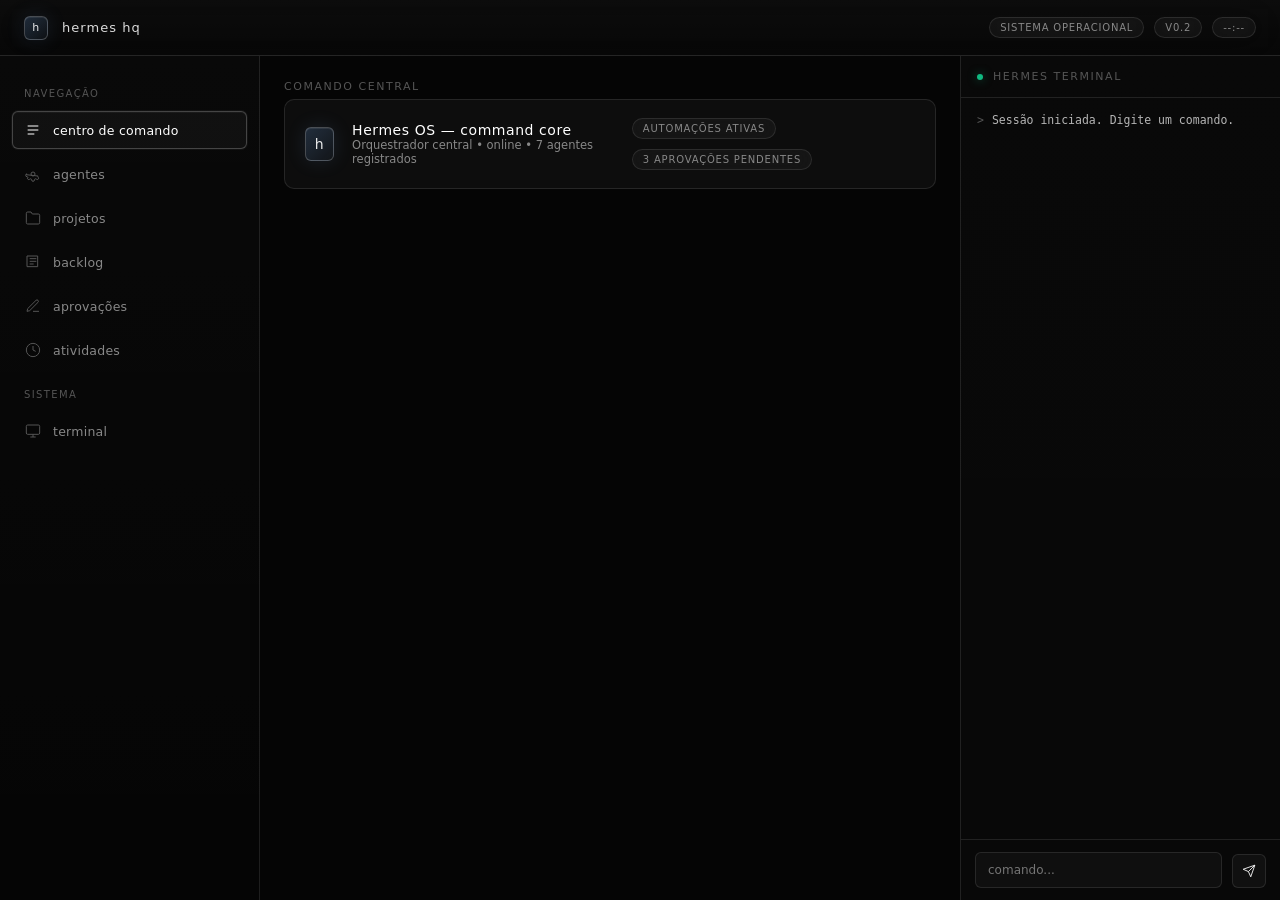
==== commit ef0be153: "add backlog section for API priorities" ====
--- a/hq.html
+++ b/hq.html
@@ -217,6 +217,28 @@
   .activity-time { font-size:10px; color: var(--text-tertiary); min-width:36px; letter-spacing:0.06em; text-transform:uppercase; }
   .activity-body { font-size:12px; color: rgba(255,255,255,0.78); line-height:1.45; }
 
+  .backlog { display:flex; flex-direction:column; gap:10px; }
+  .backlog-item {
+    border:1px solid var(--border); border-radius: var(--radius);
+    background: var(--surface); padding:14px 16px; display:flex; align-items:flex-start; gap:14px; cursor:pointer; transition: all 0.15s ease;
+  }
+  .backlog-item:hover { border-color: var(--border-active); background: var(--surface-hover); }
+  .backlog-priority {
+    min-width:28px; height:28px; border-radius: var(--radius-sm);
+    border:1px solid var(--border-active); background: linear-gradient(180deg, rgba(120,180,255,0.12), rgba(120,180,255,0.03));
+    display:flex; align-items:center; justify-content:center; font-size:10px; font-weight:500; letter-spacing:0.08em; text-transform:uppercase; color: rgba(255,255,255,0.75);
+  }
+  .backlog-info { flex:1; }
+  .backlog-title { font-size:13px; font-weight:500; letter-spacing:0.02em; }
+  .backlog-meta { font-size:11px; color: var(--text-secondary); margin-top:3px; line-height:1.45; }
+  .backlog-right { display:flex; flex-direction:column; align-items:flex-end; gap:6px; }
+  .backlog-tag {
+    font-size:10px; padding:4px 10px; border-radius:999px; border:1px solid var(--border); background: var(--surface); color: var(--text-secondary); letter-spacing:0.08em; text-transform:uppercase;
+  }
+  .backlog-tag.high { border-color: rgba(239,68,68,0.35); color: rgba(239,68,68,0.85); }
+  .backlog-tag.medium { border-color: rgba(251,191,36,0.35); color: rgba(251,191,36,0.85); }
+  .backlog-tag.low { border-color: rgba(16,185,129,0.35); color: rgba(16,185,129,0.85); }
+
   .approvals { display:flex; flex-direction:column; gap:10px; }
   .approval {
     border:1px solid var(--border); border-radius: var(--radius);
@@ -301,6 +323,10 @@
       <svg class="nav-icon" viewBox="0 0 24 24" fill="none" stroke="currentColor" stroke-width="1.5"><path d="M22 19a2 2 0 0 1-2 2H4a2 2 0 0 1-2-2V5a2 2 0 0 1 2-2h5l2 3h9a2 2 0 0 1 2 2z"/></svg>
       <span>projetos</span>
     </div>
+    <div class="nav-item" data-target="backlog">
+      <svg class="nav-icon" viewBox="0 0 24 24" fill="none" stroke="currentColor" stroke-width="1.5"><path d="M3 3h16v16H3z"/><path d="M7 7h10M7 11h10M7 15h6"/></svg>
+      <span>backlog</span>
+    </div>
     <div class="nav-item" data-target="approvals">
       <svg class="nav-icon" viewBox="0 0 24 24" fill="none" stroke="currentColor" stroke-width="1.5"><path d="M12 20h9M16.5 3.5a2.121 2.121 0 0 1 3 3L7 19l-4 1 1-4z"/></svg>
       <span>aprovações</span>
@@ -355,6 +381,20 @@
         <div class="section-title">projetos</div>
       </div>
       <div class="projects" id="projectList"></div>
+    </div>
+
+    <div id="section-backlog" class="section">
+      <div class="panel-header">
+        <div class="section-title">backlog de APIs</div>
+        <div class="panel-controls">
+          <input class="input" id="backlogSearch" placeholder="buscar item..." />
+          <button class="chip active" data-filter="all">todos</button>
+          <button class="chip" data-filter="high">alta</button>
+          <button class="chip" data-filter="medium">média</button>
+          <button class="chip" data-filter="low">baixa</button>
+        </div>
+      </div>
+      <div class="backlog" id="backlogList"></div>
     </div>
 
     <div id="section-approvals" class="section">
@@ -452,12 +492,54 @@
       { title:"Nova interface", agent:"Design Agent" },
       { title:"Estratégia de campanha", agent:"Marketing Agent" },
       { title:"Arquitetura de integração", agent:"Development Agent" }
+    ],
+    backlog: [
+      { id:"api1", title:"OPENROUTER_API_KEY", category:"Modelos e provedores", priority:"high", rationale:"Acesso unificado a múltiplos modelos e rotação automática por custo." },
+      { id:"api2", title:"ANTHROPIC_API_KEY", category:"Modelos e provedores", priority:"high", rationale:"Claude como alternativa primária para tarefas de linguagem longa e raciocínio." },
+      { id:"api3", title:"XAI_API_KEY", category:"Modelos e provedores", priority:"high", rationale:"Grok para busca, tendências e contextos com dados da web." },
+      { id:"api4", title:"DEEPSEEK_API_KEY", category:"Modelos e provedores", priority:"high", rationale:"Custo mais baixo em volume para tarefas repetitivas." },
+      { id:"api5", title:"GOOGLE_API_KEY", category:"Modelos e provedores", priority:"medium", rationale:"Gemini/Vertex para visão, multimodalidade e workflows Google." },
+      { id:"api6", title:"HF_TOKEN", category:"Local e privacidade", priority:"medium", rationale:"Modelos e datasets locais/offline quando a nuvem não pode." },
+      { id:"api7", title:"ELEVENLABS_API_KEY", category:"Voz e áudio", priority:"high", rationale:"TTS/STT com qualidade alta para Telegram, WhatsApp e desktop." },
+      { id:"api8", title:"GROQ_API_KEY", category:"Voz e áudio", priority:"medium", rationale:"Transcrição rápida e barata para reduzir latência." },
+      { id:"api9", title:"MISTRAL_API_KEY", category:"Voz e áudio", priority:"medium", rationale:"Voxtral como mais uma opção de STT." },
+      { id:"api10", title:"TELEGRAM_BOT_TOKEN", category:"Mensageria", priority:"high", rationale:"Canal duradouro para respostas, alertas e automações." },
+      { id:"api11", title:"DISCORD_BOT_TOKEN", category:"Mensageria", priority:"medium", rationale:"Canal para equipes, comunidades e monitoramento." },
+      { id:"api12", title:"SLACK_BOT_TOKEN", category:"Mensageria", priority:"medium", rationale:"Integração com fluxos corporativos existentes." },
+      { id:"api13", title:"WHATSAPP_*", category:"Mensageria", priority:"high", rationale:"Canal preferido para follow-up comercial e suporte." },
+      { id:"api14", title:"TEAMS_*", category:"Mensageria", priority:"low", rationale:"Comunicação interna e reuniões vinculadas a contexto." },
+      { id:"api15", title:"SIGNAL_*", category:"Mensageria", priority:"low", rationale:"Canal alternativo seguro quando privacidade for requisito." },
+      { id:"api16", title:"MATRIX_*", category:"Mensageria", priority:"low", rationale:"Integração federada e auto-hospedada." },
+      { id:"api17", title:"GITHUB_TOKEN", category:"Desenvolvedor", priority:"high", rationale:"Code review, issues, PR lifecycle, CI/CD e deploy." },
+      { id:"api18", title:"HUBSPOT", category:"CRM e vendas", priority:"medium", rationale:"Prospecção e nutrição direto no funil de vendas." },
+      { id:"api19", title:"SALESFORCE", category:"CRM e vendas", priority:"low", rationale:"Integração com instâncias enterprise quando existir." },
+      { id:"api20", title:"AIRTABLE", category:"Produtividade", priority:"medium", rationale:"Base de dados leve para projetos, oportunidades e status." },
+      { id:"api21", title:"NOTION", category:"Produtividade", priority:"medium", rationale:"Bases de conhecimento, playbooks e wikis vivos." },
+      { id:"api22", title:"STRIPE", category:"Pagamentos", priority:"medium", rationale:"Notificações de pagamento e automação financeira." },
+      { id:"api23", title:"YOUTUBE_*", category:"Conteúdo", priority:"low", rationale:"Pesquisa de referências, transcrições e curadoria." },
+      { id:"api24", title:"SPOTIFY", category:"Conteúdo", priority:"low", rationale:"Referências de áudio e trilhas para criativos." },
+      { id:"api25", title:"X / XAI", category:"Social", priority:"medium", rationale:"Monitoramento de marca, tendências e outreach." },
+      { id:"api26", title:"LINKEDIN", category:"Social", priority:"medium", rationale:"Prospecção B2B e conteúdo profissional." },
+      { id:"api27", title:"REDDIT", category:"Social", priority:"low", rationale:"Pesquisa de comunidades, ruído e tendências." },
+      { id:"api28", title:"INSTAGRAM", category:"Social", priority:"low", rationale:"Conteúdo visual, campanhas e criativos." },
+      { id:"api29", title:"MCP_FILESYSTEM", category:"MCP", priority:"high", rationale:"Acesso padronizado a arquivos locais sem improviso." },
+      { id:"api30", title:"MCP_GITHUB", category:"MCP", priority:"high", rationale:"Ferramentas GitHub nativas no agente com prefixo padronizado." },
+      { id:"api31", title:"MCP_REMOTE_API", category:"MCP", priority:"medium", rationale:"Conexão com APIs internas via HTTP/StreamableHTTP." },
+      { id:"api32", title:"FIREWORKS_API_KEY", category:"Modelos e provedores", priority:"low", rationale:"Provedor extra para rotação ou alta demanda." },
+      { id:"api33", title:"NOVITA_API_KEY", category:"Modelos e provedores", priority:"low", rationale:"Mais uma opção de provedor para fallback." },
+      { id:"api34", title:"OLLAMA_CLOUD_API_KEY", category:"Local e privacidade", priority:"low", rationale:"Extensibilidade para modelos locais em nuvem quando necessário." },
+      { id:"api35", title:"OPENAI_API_KEY", category:"Voz e modelo", priority:"high", rationale:"Cobertura de modelo, TTS e tarefas multimodais quando necessário." },
+      { id:"api36", title:"MONITORAMENTO_LOGS", category:"Observabilidade", priority:"medium", rationale:"Alertas, métricas e rastreamento do próprio ecossistema." },
+      { id:"api37", title:"SENDGRID / RESEND / MAILGUN", category:"Email", priority:"medium", rationale:"Email transacional para alertas e automações." },
+      { id:"api38", title:"GOOGLE_WORKSPACE", category:"Produtividade", priority:"high", rationale:"Gmail, Calendar, Drive, Docs e Sheets como braço operacional." }
     ]
   };
 
   let DATA = DATA_FALLBACK;
   let currentFilter = 'all';
   let currentSearch = '';
+  let backlogFilter = 'all';
+  let backlogSearch = '';
 
   fetch('./src/data/ai-hub.json').then(r => r.json()).then(json => { if (json && json.agents) { DATA = json; renderAll(); } }).catch(() => { renderAll(); });
 
@@ -473,6 +555,7 @@
     renderProjects();
     renderActivity();
     renderApprovals();
+    renderBacklog();
     applyFilters();
   }
 
@@ -531,6 +614,43 @@
     const count = (DATA.approvals||[]).length;
     const badge = document.getElementById('approvalBadge');
     if (badge) badge.textContent = count + ' aprovação' + (count===1?'':'ões') + ' pendente' + (count===1?'':'s');
+  }
+
+  function renderBacklog() {
+    backlogList.innerHTML = (DATA.backlog||[]).map(b => `
+      <div class="backlog-item" data-id="${b.id}">
+        <div class="backlog-priority">${b.priority==='high'?'alta':b.priority==='medium'?'média':'baixa'}</div>
+        <div class="backlog-info">
+          <div class="backlog-title">${b.title}</div>
+          <div class="backlog-meta">${b.category} — ${b.rationale}</div>
+        </div>
+        <div class="backlog-right">
+          <div class="backlog-tag ${b.priority}">${b.priority==='high'?'alta':b.priority==='medium'?'média':'baixa'}</div>
+        </div>
+      </div>
+    `).join('');
+  }
+
+  function applyBacklogFilters() {
+    const term = backlogSearch.trim().toLowerCase();
+    const items = DATA.backlog || [];
+    const filtered = items.filter(b => {
+      const matchPriority = backlogFilter === 'all' || b.priority === backlogFilter;
+      const matchSearch = !term || (b.title + ' ' + b.category + ' ' + b.rationale).toLowerCase().includes(term);
+      return matchPriority && matchSearch;
+    });
+    backlogList.innerHTML = filtered.map(b => `
+      <div class="backlog-item" data-id="${b.id}">
+        <div class="backlog-priority">${b.priority==='high'?'alta':b.priority==='medium'?'média':'baixa'}</div>
+        <div class="backlog-info">
+          <div class="backlog-title">${b.title}</div>
+          <div class="backlog-meta">${b.category} — ${b.rationale}</div>
+        </div>
+        <div class="backlog-right">
+          <div class="backlog-tag ${b.priority}">${b.priority==='high'?'alta':b.priority==='medium'?'média':'baixa'}</div>
+        </div>
+      </div>
+    `).join('');
   }
 
   function applyFilters() {
@@ -568,6 +688,20 @@
   document.getElementById('modalClose').addEventListener('click', () => document.getElementById('agentModal').classList.remove('open'));
   document.getElementById('agentModal').addEventListener('click', (e) => { if (e.target === document.getElementById('agentModal')) document.getElementById('agentModal').classList.remove('open'); });
 
+  /* backlog filters */
+  const backlogSearch = document.getElementById('backlogSearch');
+  document.querySelectorAll('#section-backlog .chip[data-filter]').forEach(btn => {
+    btn.addEventListener('click', () => {
+      document.querySelectorAll('#section-backlog .chip[data-filter]').forEach(b => b.classList.remove('active'));
+      btn.classList.add('active');
+      backlogFilter = btn.dataset.filter;
+      applyBacklogFilters();
+    });
+  });
+  if (backlogSearch) {
+    backlogSearch.addEventListener('input', (e) => { backlogSearch = e.target.value; applyBacklogFilters(); });
+  }
+
   agentSearch.addEventListener('input', (e) => { currentSearch = e.target.value; applyFilters(); });
   document.querySelectorAll('.chip[data-filter]').forEach(btn => {
     btn.addEventListener('click', () => {
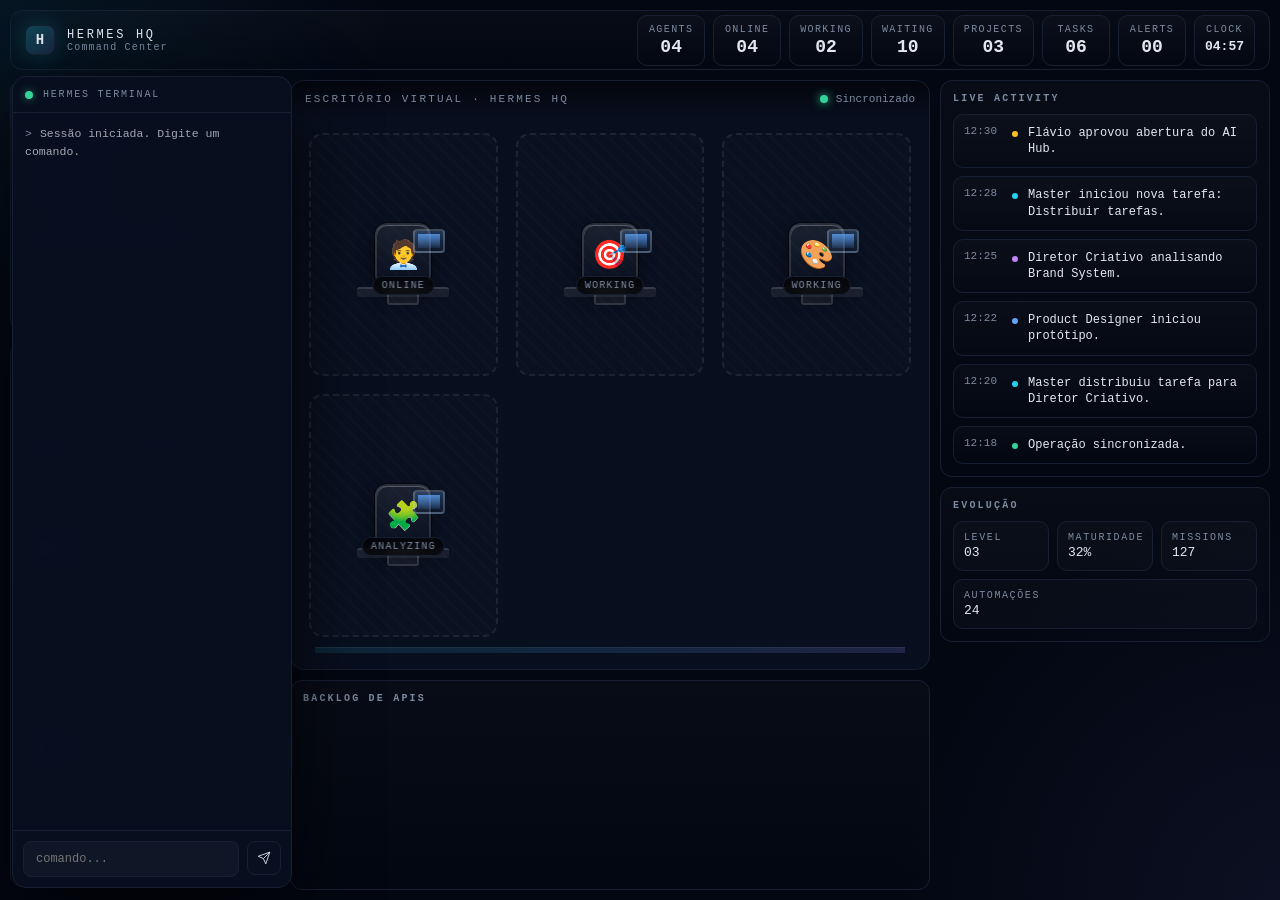
==== commit df6e58db: "hq.html: rewrite minimal dark futuristic layout with pixel-office and live data" ====
--- a/hq.html
+++ b/hq.html
@@ -1,763 +1,700 @@
 <!DOCTYPE html>
 <html lang="pt-BR">
 <head>
-<meta charset="UTF-8">
-<meta name="viewport" content="width=device-width, initial-scale=1.0">
-<title>HERMES HQ</title>
-<style>
-  :root {
-    --bg: #050505;
-    --surface: rgba(255,255,255,0.035);
-    --surface-hover: rgba(255,255,255,0.06);
-    --border: rgba(255,255,255,0.10);
-    --border-active: rgba(255,255,255,0.22);
-    --text: #ffffff;
-    --text-secondary: #888888;
-    --text-tertiary: #555555;
-    --accent: rgba(120,180,255,0.25);
-    --accent-glow: rgba(120,180,255,0.12);
-    --green: #10b981;
-    --yellow: #fbbf24;
-    --red: #ef4444;
-    --offline: #555555;
-    --radius: 10px;
-    --radius-sm: 6px;
-  }
-  * { box-sizing: border-box; margin: 0; padding: 0; }
-  html, body {
-    height: 100%;
-    background: var(--bg);
-    color: var(--text);
-    font-family: 'Space Grotesk','Inter',ui-sans-serif,system-ui,sans-serif;
-    font-weight: 300;
-    -webkit-font-smoothing: antialiased;
-    overflow: hidden;
-  }
-  .app {
-    display: grid;
-    grid-template-columns: 260px 1fr 320px;
-    grid-template-rows: 56px 1fr;
-    height: 100vh;
-  }
-  .topbar {
-    grid-column: 1/-1;
-    display: flex;
-    align-items: center;
-    justify-content: space-between;
-    padding: 0 24px;
-    border-bottom: 1px solid var(--border);
-    background: linear-gradient(180deg, rgba(255,255,255,0.03), rgba(255,255,255,0.01));
-    backdrop-filter: blur(24px);
-    -webkit-backdrop-filter: blur(24px);
-  }
-  .topbar-left, .topbar-right { display:flex; align-items:center; gap:14px; }
-  .logo {
-    width:24px; height:24px;
-    border:1px solid var(--border-active);
-    border-radius: var(--radius-sm);
-    background: linear-gradient(135deg, rgba(120,180,255,0.2), rgba(120,180,255,0.05));
-    box-shadow: 0 0 20px rgba(120,180,255,0.12), inset 0 1px 0 rgba(255,255,255,0.08);
-    display:flex; align-items:center; justify-content:center;
-    font-size:11px; font-weight:500; letter-spacing:0.05em; color: rgba(255,255,255,0.9);
-  }
-  .brand { font-size:13px; font-weight:500; letter-spacing:0.08em; text-transform:lowercase; color: rgba(255,255,255,0.85); }
-  .topbar-status { display:flex; gap:10px; align-items:center; }
-  .status-pill {
-    font-size:10px; padding:4px 10px; border-radius:999px;
-    border:1px solid var(--border); background: var(--surface);
-    color: var(--text-secondary); letter-spacing:0.08em; text-transform:uppercase;
-    backdrop-filter: blur(12px); -webkit-backdrop-filter: blur(12px);
-  }
-  .sidebar {
-    border-right:1px solid var(--border);
-    padding:18px 12px;
-    display:flex; flex-direction:column; gap:6px;
-    background: linear-gradient(180deg, rgba(255,255,255,0.015), transparent);
-    overflow-y:auto;
-  }
-  .sidebar-title {
-    font-size:10px; text-transform:uppercase; letter-spacing:0.14em;
-    color: var(--text-tertiary); padding: 14px 12px 6px; font-weight:500;
-  }
-  .nav-item {
-    display:flex; align-items:center; gap:12px;
-    padding:10px 12px; border-radius: var(--radius-sm);
-    color: var(--text-secondary); font-size:12.5px; font-weight:400;
-    letter-spacing:0.02em; cursor:pointer; transition: all 0.15s ease;
-    border:1px solid transparent;
-  }
-  .nav-item:hover { background: var(--surface); color: var(--text); border-color: var(--border); }
-  .nav-item.active {
-    background: var(--surface); color: var(--text);
-    border-color: var(--border-active);
-    box-shadow: inset 0 1px 0 rgba(255,255,255,0.04), 0 0 0 1px rgba(255,255,255,0.04);
-  }
-  .nav-icon { width:16px; height:16px; opacity:0.6; }
-  .nav-item.active .nav-icon { opacity:1; }
-
-  .main {
-    overflow-y:auto; padding:24px;
-    display:flex; flex-direction:column; gap:22px;
-  }
-  .section { display:none; }
-  .section.active { display:block; }
-  .panel-header { display:flex; align-items:center; justify-content:space-between; gap:12px; flex-wrap:wrap; }
-  .panel-controls { display:flex; gap:8px; flex-wrap:wrap; }
-  .input {
-    background: rgba(255,255,255,0.03); border:1px solid var(--border);
-    border-radius: var(--radius-sm); color: var(--text); padding:10px 12px;
-    font-family: inherit; font-size:12px; outline:none; min-width:180px;
-  }
-  .input:focus { border-color: var(--border-active); }
-  .chip {
-    font-size:10px; padding:5px 10px; border-radius:999px; cursor:pointer;
-    border:1px solid var(--border); background: var(--surface); color: var(--text-secondary);
-    letter-spacing:0.08em; text-transform:uppercase; backdrop-filter: blur(12px); -webkit-backdrop-filter: blur(12px);
-  }
-  .chip:hover { border-color: var(--border-active); color: var(--text); }
-  .chip.active { border-color: rgba(120,180,255,0.35); color: rgba(180,210,255,0.95); box-shadow: 0 0 18px rgba(120,180,255,0.12); }
-
-  .section-title {
-    font-size:11px; text-transform:uppercase; letter-spacing:0.14em;
-    color: var(--text-tertiary); font-weight:500; margin-bottom:6px;
-  }
-  .grid-agents { display:grid; grid-template-columns: repeat(auto-fit, minmax(160px, 1fr)); gap:14px; }
-  .agent {
-    border:1px solid var(--border); border-radius: var(--radius);
-    background: var(--surface); backdrop-filter: blur(16px); -webkit-backdrop-filter: blur(16px);
-    padding:14px; cursor:pointer; transition: all 0.2s ease; position:relative; overflow:hidden;
-  }
-  .agent:hover { border-color: var(--border-active); transform: translateY(-2px); }
-  .agent-header { display:flex; align-items:center; gap:10px; margin-bottom:10px; }
-  .agent-avatar {
-    width:28px; height:28px; border-radius:50%;
-    border:1px solid rgba(255,255,255,0.18);
-    background: linear-gradient(135deg, rgba(120,180,255,0.25), rgba(120,180,255,0.08));
-    box-shadow: 0 0 18px rgba(120,180,255,0.18);
-    display:flex; align-items:center; justify-content:center;
-    font-size:11px; font-weight:500; letter-spacing:0.04em;
-  }
-  .agent-name { font-size:12px; font-weight:500; letter-spacing:0.04em; }
-  .agent-status {
-    width:8px; height:8px; border-radius:50%; margin-left:auto;
-    box-shadow: 0 0 10px currentColor;
-  }
-  .agent.status-active .agent-status { background: var(--green); color: var(--green); }
-  .agent.status-waiting .agent-status { background: var(--yellow); color: var(--yellow); animation: pulse 2s ease-in-out infinite; }
-  .agent.status-blocked .agent-status { background: var(--red); color: var(--red); }
-  .agent.status-offline .agent-status { background: var(--offline); color: var(--offline); }
-  .agent-meta { font-size:10.5px; color: var(--text-secondary); line-height:1.45; }
-  .agent-progress { margin-top:10px; height:3px; border-radius:999px; background: rgba(255,255,255,0.06); overflow:hidden; }
-  .agent-progress-bar { height:100%; background: var(--accent); box-shadow: 0 0 12px var(--accent-glow); transition: width 0.4s ease; }
-
-  .projects { display:flex; flex-direction:column; gap:10px; }
-  .project {
-    border:1px solid var(--border); border-radius: var(--radius);
-    background: var(--surface); backdrop-filter: blur(14px); -webkit-backdrop-filter: blur(14px);
-    padding:14px 16px; display:flex; align-items:center; gap:14px; cursor:pointer; transition: all 0.15s ease;
-  }
-  .project:hover { border-color: var(--border-active); background: var(--surface-hover); }
-  .project-icon {
-    width:34px; height:34px; border-radius: var(--radius-sm);
-    border:1px solid var(--border-active);
-    background: linear-gradient(180deg, rgba(120,180,255,0.12), rgba(120,180,255,0.03));
-    box-shadow: inset 0 1px 0 rgba(255,255,255,0.08), 0 0 18px rgba(120,180,255,0.08);
-    display:flex; align-items:center; justify-content:center; font-size:14px;
-  }
-  .project-info { flex:1; }
-  .project-name { font-size:13px; font-weight:500; letter-spacing:0.02em; }
-  .project-meta { font-size:11px; color: var(--text-secondary); margin-top:3px; }
-  .project-right { text-align:right; }
-  .project-progress { font-size:12px; color: var(--text); letter-spacing:0.04em; }
-  .project-status { font-size:10px; color: var(--text-secondary); text-transform:uppercase; letter-spacing:0.08em; margin-top:3px; }
-
-  .terminal {
-    border-left:1px solid var(--border);
-    background: linear-gradient(180deg, rgba(255,255,255,0.015), rgba(255,255,255,0.01));
-    display:flex; flex-direction:column; overflow:hidden;
-  }
-  .terminal-header {
-    padding:14px 16px; border-bottom:1px solid var(--border);
-    display:flex; align-items:center; gap:10px;
-  }
-  .terminal-title { font-size:11px; text-transform:uppercase; letter-spacing:0.14em; color: var(--text-tertiary); font-weight:500; }
-  .terminal-dot { width:6px; height:6px; border-radius:50%; background: var(--green); box-shadow: 0 0 10px rgba(16,185,129,0.5); }
-  .terminal-body {
-    flex:1; overflow-y:auto; padding:14px 16px;
-    font-family: ui-monospace, SFMono-Regular, Menlo, Monaco, Consolas, monospace;
-    font-size:11.5px; line-height:1.55; color: rgba(255,255,255,0.78);
-  }
-  .terminal-line { margin-bottom:10px; }
-  .terminal-line .prefix { color: var(--text-tertiary); margin-right:8px; }
-  .terminal-line .cmd { color: rgba(255,255,255,0.9); }
-  .terminal-line .resp { color: rgba(255,255,255,0.7); }
-  .terminal-composer {
-    padding:12px 14px; border-top:1px solid var(--border);
-    display:flex; gap:10px; align-items:flex-end;
-  }
-  .terminal-input {
-    flex:1; background: rgba(255,255,255,0.03); border:1px solid var(--border);
-    border-radius: var(--radius-sm); color: var(--text); padding:10px 12px;
-    font-family: inherit; font-size:12px; outline:none;
-  }
-  .terminal-input:focus { border-color: var(--border-active); }
-  .terminal-send {
-    width:34px; height:34px; border-radius: var(--radius-sm);
-    border:1px solid var(--border); background: var(--surface);
-    color: var(--text); cursor:pointer; display:flex; align-items:center; justify-content:center;
-  }
-  .terminal-send:hover { border-color: var(--border-active); background: var(--surface-hover); }
-
-  .activity { display:flex; flex-direction:column; gap:10px; }
-  .activity-item {
-    display:flex; gap:12px; align-items:flex-start;
-    border:1px solid var(--border); border-radius: var(--radius);
-    background: var(--surface); padding:10px 12px;
-  }
-  .activity-time { font-size:10px; color: var(--text-tertiary); min-width:36px; letter-spacing:0.06em; text-transform:uppercase; }
-  .activity-body { font-size:12px; color: rgba(255,255,255,0.78); line-height:1.45; }
-
-  .backlog { display:flex; flex-direction:column; gap:10px; }
-  .backlog-item {
-    border:1px solid var(--border); border-radius: var(--radius);
-    background: var(--surface); padding:14px 16px; display:flex; align-items:flex-start; gap:14px; cursor:pointer; transition: all 0.15s ease;
-  }
-  .backlog-item:hover { border-color: var(--border-active); background: var(--surface-hover); }
-  .backlog-priority {
-    min-width:28px; height:28px; border-radius: var(--radius-sm);
-    border:1px solid var(--border-active); background: linear-gradient(180deg, rgba(120,180,255,0.12), rgba(120,180,255,0.03));
-    display:flex; align-items:center; justify-content:center; font-size:10px; font-weight:500; letter-spacing:0.08em; text-transform:uppercase; color: rgba(255,255,255,0.75);
-  }
-  .backlog-info { flex:1; }
-  .backlog-title { font-size:13px; font-weight:500; letter-spacing:0.02em; }
-  .backlog-meta { font-size:11px; color: var(--text-secondary); margin-top:3px; line-height:1.45; }
-  .backlog-right { display:flex; flex-direction:column; align-items:flex-end; gap:6px; }
-  .backlog-tag {
-    font-size:10px; padding:4px 10px; border-radius:999px; border:1px solid var(--border); background: var(--surface); color: var(--text-secondary); letter-spacing:0.08em; text-transform:uppercase;
-  }
-  .backlog-tag.high { border-color: rgba(239,68,68,0.35); color: rgba(239,68,68,0.85); }
-  .backlog-tag.medium { border-color: rgba(251,191,36,0.35); color: rgba(251,191,36,0.85); }
-  .backlog-tag.low { border-color: rgba(16,185,129,0.35); color: rgba(16,185,129,0.85); }
-
-  .approvals { display:flex; flex-direction:column; gap:10px; }
-  .approval {
-    border:1px solid var(--border); border-radius: var(--radius);
-    background: var(--surface); padding:14px 16px; display:flex; align-items:center; gap:14px;
-  }
-  .approval-dot { width:8px; height:8px; border-radius:50%; background: var(--yellow); box-shadow: 0 0 10px rgba(251,191,36,0.45); animation: pulse 2s ease-in-out infinite; }
-  .approval-info { flex:1; }
-  .approval-title { font-size:13px; font-weight:500; letter-spacing:0.02em; }
-  .approval-agent { font-size:11px; color: var(--text-secondary); margin-top:3px; }
-  .approval-actions { display:flex; gap:8px; }
-  .btn {
-    padding:8px 12px; border-radius: var(--radius-sm);
-    border:1px solid var(--border); background: var(--surface);
-    color: var(--text); cursor:pointer; font-weight:500; font-size:11px; letter-spacing:0.06em; text-transform:uppercase;
-    backdrop-filter: blur(12px); -webkit-backdrop-filter: blur(12px);
-  }
-  .btn:hover { border-color: var(--border-active); background: var(--surface-hover); }
-  .btn.primary { border-color: rgba(120,180,255,0.35); box-shadow: 0 0 18px rgba(120,180,255,0.12); }
-
-  .modal-backdrop {
-    position:fixed; inset:0; background: rgba(0,0,0,0.5); backdrop-filter: blur(8px); -webkit-backdrop-filter: blur(8px);
-    display:none; align-items:center; justify-content:center; z-index:100;
-  }
-  .modal-backdrop.open { display:flex; }
-  .modal {
-    width: min(420px, 92vw); border:1px solid var(--border-active); border-radius: var(--radius);
-    background: rgba(10,12,18,0.85); backdrop-filter: blur(24px); -webkit-backdrop-filter: blur(24px);
-    box-shadow: 0 30px 90px rgba(0,0,0,0.7), inset 0 1px 0 rgba(255,255,255,0.06);
-    padding:22px;
-  }
-  .modal-header { display:flex; align-items:center; justify-content:space-between; margin-bottom:16px; }
-  .modal-title { font-size:14px; font-weight:500; letter-spacing:0.06em; }
-  .modal-close { background:none; border:1px solid var(--border); color: var(--text-secondary); border-radius: var(--radius-sm); width:30px; height:30px; cursor:pointer; }
-  .modal-close:hover { border-color: var(--border-active); color: var(--text); }
-  .modal-row { display:flex; flex-direction:column; gap:4px; margin-bottom:12px; }
-  .modal-label { font-size:10px; text-transform:uppercase; letter-spacing:0.14em; color: var(--text-tertiary); }
-  .modal-value { font-size:13px; color: rgba(255,255,255,0.88); line-height:1.5; }
-  .modal-actions { display:flex; gap:10px; margin-top:14px; flex-wrap:wrap; }
-
-  @keyframes pulse { 0%,100%{ opacity:1; } 50%{ opacity:0.5; } }
-  ::-webkit-scrollbar { width:4px; }
-  ::-webkit-scrollbar-track { background:transparent; }
-  ::-webkit-scrollbar-thumb { background:rgba(255,255,255,0.08); border-radius:4px; }
-  ::-webkit-scrollbar-thumb:hover { background:rgba(255,255,255,0.14); }
-
-  @media (max-width: 1100px) {
-    .app { grid-template-columns: 220px 1fr 280px; }
-  }
-  @media (max-width: 860px) {
-    .app { grid-template-columns: 1fr; grid-template-rows: 56px 1fr; }
-    .sidebar, .terminal { display:none; }
-  }
-</style>
+  <meta charset="UTF-8" />
+  <meta name="viewport" content="width=device-width, initial-scale=1.0" />
+  <title>HERMES HQ</title>
+  <style>
+    :root {
+      --bg: #030712;
+      --panel: #080f1f;
+      --panel-2: #0a1225;
+      --border: #172033;
+      --accent: #22d3ee;
+      --accent-2: #818cf8;
+      --green: #34d399;
+      --blue: #60a5fa;
+      --purple: #c084fc;
+      --yellow: #fbbf24;
+      --orange: #f97316;
+      --red: #f87171;
+      --muted: #94a3b8;
+      --text: #e2e8f0;
+      --text-dim: #7c8aa0;
+    }
+    * { box-sizing: border-box; margin: 0; padding: 0; }
+    html, body { height: 100%; }
+    body {
+      background:
+        radial-gradient(circle at top left, rgba(34,211,238,0.07), transparent 25%),
+        radial-gradient(circle at bottom right, rgba(129,140,248,0.07), transparent 25%),
+        var(--bg);
+      color: var(--text);
+      font-family: ui-monospace, SFMono-Regular, Menlo, Monaco, Consolas, "Liberation Mono", monospace;
+      image-rendering: pixelated;
+      overflow: hidden;
+    }
+
+    .app {
+      display: grid;
+      grid-template-columns: 270px 1fr 330px;
+      grid-template-rows: 60px 1fr 210px;
+      grid-template-areas:
+        "header header header"
+        "nav office right"
+        "nav backlog right";
+      height: 100vh;
+      gap: 10px;
+      padding: 10px;
+    }
+
+    /* Header */
+    .header {
+      grid-area: header;
+      display: flex; align-items: center; justify-content: space-between;
+      padding: 0 14px;
+      border: 1px solid var(--border);
+      background: linear-gradient(180deg, rgba(255,255,255,0.02), rgba(255,255,255,0.00));
+      border-radius: 12px;
+    }
+    .header-left { display:flex; align-items:center; gap:12px; }
+    .logo {
+      width:30px; height:30px; border-radius:8px;
+      border:1px solid var(--border);
+      background: linear-gradient(135deg, rgba(34,211,238,0.25), rgba(129,140,248,0.15));
+      box-shadow: 0 0 22px rgba(34,211,238,0.18);
+      display:grid; place-items:center; font-size:14px; font-weight:700;
+    }
+    .brand { font-size:12px; letter-spacing:0.22em; text-transform:uppercase; }
+    .brand small { color: var(--text-dim); letter-spacing:0.12em; display:block; font-size:10px; text-transform:none; }
+    .kpis { display:flex; gap:8px; }
+    .kpi {
+      min-width:68px; padding:8px 10px; border-radius:10px;
+      border:1px solid var(--border); background: linear-gradient(180deg, rgba(255,255,255,0.02), rgba(255,255,255,0.00));
+      display:flex; flex-direction:column; align-items:center; gap:2px;
+    }
+    .kpi .label { font-size:10px; color: var(--text-dim); letter-spacing:0.14em; text-transform:uppercase; }
+    .kpi .value { font-size:18px; font-weight:700; font-variant-numeric:tabular-nums; }
+
+    /* Nav */
+    .nav {
+      grid-area: nav;
+      display:flex; flex-direction:column; gap:10px;
+      overflow:auto;
+    }
+    .nav-section {
+      border-radius:12px; border:1px solid var(--border);
+      background: linear-gradient(180deg, rgba(255,255,255,0.02), rgba(255,255,255,0.00));
+      padding:12px;
+    }
+    .nav-section h3 {
+      margin:0 0 8px; font-size:10px; letter-spacing:0.22em; text-transform:uppercase; color: var(--text-dim);
+    }
+    .agent-row {
+      display:flex; align-items:center; gap:10px; padding:8px; border-radius:10px;
+      cursor:pointer; border:1px solid transparent; transition: background .2s, border-color .2s;
+    }
+    .agent-row:hover { background: rgba(255,255,255,0.03); border-color: var(--border); }
+    .agent-row.active { border-color: var(--accent); background: rgba(34,211,238,0.08); }
+    .avatar {
+      width:32px; height:32px; border-radius:8px; border:1px solid var(--border);
+      background: linear-gradient(135deg, rgba(255,255,255,0.05), rgba(255,255,255,0.00));
+      display:grid; place-items:center; font-size:16px;
+    }
+    .status-dot { width:8px; height:8px; border-radius:999px; margin-left:auto; box-shadow: 0 0 10px currentColor; }
+    .status-ONLINE { background: var(--green); color: var(--green); }
+    .status-WORKING { background: var(--green); color: var(--green); animation: pulse-ring 2.2s infinite; }
+    .status-ANALYZING { background: var(--blue); color: var(--blue); }
+    .status-IN_MEETING { background: var(--purple); color: var(--purple); }
+    .status-WAITING { background: var(--yellow); color: var(--yellow); }
+    .status-BLOCKED { background: var(--orange); color: var(--orange); }
+    .status-ERROR { background: var(--red); color: var(--red); }
+    .status-OFFLINE { background: var(--muted); color: var(--muted); }
+
+    /* Office */
+    .office {
+      grid-area: office;
+      border-radius:14px; overflow:hidden; position:relative;
+      border:1px solid var(--border);
+      background:
+        linear-gradient(180deg, rgba(8,15,31,0.85), rgba(8,15,31,0.95)),
+        repeating-linear-gradient(0deg, rgba(255,255,255,0.018) 0 1px, transparent 1px 16px),
+        repeating-linear-gradient(90deg, rgba(255,255,255,0.018) 0 1px, transparent 1px 16px);
+    }
+    .office-header {
+      position:absolute; top:0; left:0; right:0;
+      display:flex; align-items:center; justify-content:space-between;
+      padding:12px 14px; background: linear-gradient(180deg, rgba(0,0,0,0.6), transparent);
+      z-index:5; pointer-events:none;
+    }
+    .office-header > * { pointer-events:auto; }
+    .office-title { font-size:11px; letter-spacing:0.2em; text-transform:uppercase; color: var(--text-dim); }
+    .office-floor {
+      position:absolute; left:24px; right:24px; bottom:16px; height:6px;
+      background: linear-gradient(90deg, rgba(34,211,238,0.12), rgba(129,140,248,0.18));
+      border-top:1px solid rgba(255,255,255,0.06);
+    }
+    .stage {
+      position:absolute; inset:0; display:grid;
+      grid-template-columns: repeat(3, 1fr); grid-template-rows: repeat(2, 1fr);
+      gap:18px; padding:52px 18px 32px; z-index:2;
+    }
+    .agent-spot {
+      position:relative; display:grid; place-items:center;
+      border-radius:14px; border:2px dashed rgba(255,255,255,0.08);
+      background:
+        repeating-linear-gradient(45deg, rgba(255,255,255,0.01) 0 2px, transparent 2px 10px),
+        rgba(255,255,255,0.01);
+      transition: transform .2s ease, border-color .2s ease, box-shadow .2s ease;
+      cursor:pointer;
+    }
+    .agent-spot:hover { transform: translateY(-4px); border-color: rgba(34,211,238,0.45); box-shadow: 0 20px 40px rgba(0,0,0,0.4); }
+    .sprite { position:relative; display:grid; place-items:center; }
+    .sprite .char {
+      width:56px; height:64px; border-radius:12px;
+      display:grid; place-items:center; font-size:28px;
+      border:2px solid rgba(255,255,255,0.12);
+      background: linear-gradient(180deg, rgba(255,255,255,0.07), rgba(255,255,255,0.00));
+      box-shadow: 0 0 0 1px rgba(0,0,0,0.6), 0 10px 18px rgba(0,0,0,0.45), inset 0 1px 0 rgba(255,255,255,0.25);
+      position:relative;
+    }
+    .sprite .monitor {
+      position:absolute; right:-14px; top:6px; width:32px; height:24px; border-radius:4px;
+      border:2px solid rgba(255,255,255,0.2);
+      background: linear-gradient(180deg, rgba(96,165,250,0.25), rgba(96,165,250,0.05));
+      overflow:hidden;
+    }
+    .sprite .monitor::after {
+      content:""; position:absolute; inset:3px;
+      background: linear-gradient(180deg, rgba(96,165,250,0.75), rgba(96,165,250,0.1));
+      animation: typing 1.4s infinite steps(2);
+    }
+    .sprite .desk {
+      position:absolute; left:-18px; right:-18px; bottom:-10px; height:10px;
+      background: rgba(255,255,255,0.07); border-top:2px solid rgba(255,255,255,0.12); border-radius:3px;
+    }
+    .sprite .chair {
+      position:absolute; left:50%; bottom:-18px; transform:translateX(-50%); width:32px; height:16px;
+      background: rgba(255,255,255,0.05); border:2px solid rgba(255,255,255,0.12); border-radius:6px 6px 3px 3px;
+    }
+    .sprite .status-badge {
+      position:absolute; bottom:-8px; left:50%; transform:translateX(-50%);
+      background: rgba(0,0,0,0.65); border:1px solid var(--border); padding:3px 8px; border-radius:999px;
+      font-size:10px; letter-spacing:0.12em; text-transform:uppercase; color: var(--text-dim);
+      white-space:nowrap; backdrop-filter: blur(4px);
+    }
+    .sprite-pixel { position:relative; width:56px; height:72px; image-rendering: pixelated; }
+    .sprite-pixel canvas { display:block; width:100%; height:100%; }
+
+    .agent-spot[data-status="WORKING"] .char { animation: float 3.2s ease-in-out infinite; }
+    .agent-spot[data-status="ANALYZING"] .char { animation: float 3.8s ease-in-out infinite; }
+    .agent-spot[data-status="IN_MEETING"] .char { animation: float 4.4s ease-in-out infinite; }
+    .agent-spot[data-status="WAITING"] .char { animation: none; transform: translateY(2px); }
+    .agent-spot[data-status="BLOCKED"] .char { animation: blink 1.6s infinite; }
+
+    /* Right panel */
+    .right {
+      grid-area: right;
+      display:flex; flex-direction:column; gap:10px;
+    }
+    .backlog {
+      grid-area: backlog;
+      display:flex; flex-direction:column; gap:10px;
+    }
+    .panel {
+      border-radius:12px; border:1px solid var(--border);
+      background: linear-gradient(180deg, rgba(255,255,255,0.02), rgba(255,255,255,0.00));
+      padding:12px;
+      display:flex; flex-direction:column;
+      overflow:auto;
+    }
+    .panel h3 {
+      margin:0 0 10px; font-size:10px; letter-spacing:0.22em; text-transform:uppercase; color: var(--text-dim);
+    }
+    .feed { display:flex; flex-direction:column; gap:8px; }
+    .feed-item {
+      display:flex; gap:10px; align-items:flex-start;
+      padding:10px; border-radius:10px; border:1px solid var(--border);
+      background: linear-gradient(180deg, rgba(255,255,255,0.02), rgba(255,255,255,0.00));
+      animation: fadein .4s ease both;
+    }
+    .feed-item .time { color: var(--text-dim); font-size:11px; min-width:38px; font-variant-numeric:tabular-nums; }
+    .feed-item .msg { font-size:12px; color: var(--text); line-height:1.35; }
+    .feed-item .dot { width:6px; height:6px; border-radius:999px; margin-top:6px; flex-shrink:0; }
+
+    .backlog-item {
+      border:1px solid var(--border); border-radius:12px;
+      background: linear-gradient(180deg, rgba(255,255,255,0.02), rgba(255,255,255,0.00));
+      padding:12px 14px; display:flex; align-items:flex-start; gap:12px; cursor:pointer;
+      transition: transform .15s ease, border-color .2s ease, background .2s ease;
+    }
+    .backlog-item:hover { transform: translateY(-2px); border-color: rgba(255,255,255,0.18); background: rgba(255,255,255,0.03); }
+    .backlog-priority {
+      min-width:28px; height:28px; border-radius:8px;
+      border:1px solid var(--border);
+      background: linear-gradient(180deg, rgba(34,211,238,0.12), rgba(34,211,238,0.03));
+      display:flex; align-items:center; justify-content:center;
+      font-size:10px; font-weight:600; letter-spacing:0.08em; text-transform:uppercase; color: rgba(226,232,240,0.75);
+    }
+    .backlog-info { flex:1; }
+    .backlog-title { font-size:13px; font-weight:600; letter-spacing:0.02em; }
+    .backlog-meta { font-size:11px; color: var(--text-dim); margin-top:3px; line-height:1.45; }
+    .backlog-right { display:flex; flex-direction:column; align-items:flex-end; gap:6px; }
+    .backlog-tag {
+      font-size:10px; padding:4px 10px; border-radius:999px; border:1px solid var(--border); background: rgba(255,255,255,0.03);
+      color: var(--text-dim); letter-spacing:0.08em; text-transform:uppercase;
+    }
+    .backlog-tag.high { border-color: rgba(248,113,113,0.45); color: rgba(248,113,113,0.9); box-shadow: 0 0 18px rgba(248,113,113,0.18); }
+    .backlog-tag.medium { border-color: rgba(251,191,36,0.45); color: rgba(251,191,36,0.9); box-shadow: 0 0 18px rgba(251,191,36,0.18); }
+    .backlog-tag.low { border-color: rgba(52,211,153,0.45); color: rgba(52,211,153,0.9); box-shadow: 0 0 18px rgba(52,211,153,0.18); }
+
+    /* Detail */
+    .detail {
+      position:fixed; right:12px; top:76px; bottom:12px; width:330px; z-index:20;
+      border-radius:14px; border:1px solid var(--border);
+      background: linear-gradient(180deg, rgba(8,15,31,0.96), rgba(8,15,31,0.98)), rgba(0,0,0,0.6);
+      backdrop-filter: blur(18px); box-shadow: 0 30px 80px rgba(0,0,0,0.7);
+      display:none; flex-direction:column; overflow:auto;
+    }
+    .detail.open { display:flex; }
+    .detail .hero { position:relative; padding:18px; border-bottom:1px solid var(--border); background: linear-gradient(180deg, rgba(34,211,238,0.1), rgba(129,140,248,0.08), transparent); }
+    .detail .fields { display:flex; flex-direction:column; gap:10px; padding:14px; }
+    .field {
+      display:flex; flex-direction:column; gap:2px; padding:10px; border-radius:10px;
+      border:1px solid var(--border); background: rgba(255,255,255,0.015);
+    }
+    .field .k { font-size:10px; letter-spacing:0.16em; text-transform:uppercase; color: var(--text-dim); }
+    .field .v { font-size:13px; }
+
+    .talent-grid {
+      display:grid; grid-template-columns: repeat(4,1fr); gap:10px;
+    }
+    .talent-card {
+      border-radius:10px; border:2px dashed rgba(255,255,255,0.1);
+      background: rgba(255,255,255,0.01); padding:10px; display:flex; flex-direction:column; align-items:center; gap:6px;
+      cursor:pointer; transition: transform .2s ease, border-color .2s ease;
+    }
+    .talent-card:hover { transform: translateY(-3px); border-color: rgba(251,191,36,0.45); }
+    .talent-card .avatar { opacity:0.9; }
+    .talent-card .name { font-size:11px; color: var(--text-dim); }
+    .talent-card .role { font-size:10px; color: var(--text-dim); opacity:0.75; }
+
+    .hierarchy { display:flex; flex-direction:column; align-items:center; gap:10px; }
+    .h-node {
+      padding:8px 12px; border-radius:10px; border:1px solid var(--border);
+      background: rgba(255,255,255,0.02); font-size:12px; text-align:center; min-width:130px;
+    }
+    .h-branch { width:1px; height:14px; background: linear-gradient(180deg, rgba(255,255,255,0.25), rgba(255,255,255,0.05)); }
+    .h-row { display:flex; gap:18px; flex-wrap:wrap; justify-content:center; }
+
+    .terminal {
+      position:fixed; left:12px; top:76px; bottom:12px; width:280px; z-index:20;
+      border-radius:14px; border:1px solid var(--border); background: rgba(8,15,31,0.98);
+      backdrop-filter: blur(18px); box-shadow: 0 30px 80px rgba(0,0,0,0.7);
+      display:flex; flex-direction:column; overflow:hidden;
+    }
+    .terminal-header { padding:12px; border-bottom:1px solid var(--border); display:flex; align-items:center; gap:10px; }
+    .terminal-dot { width:8px; height:8px; border-radius:999px; background: var(--green); box-shadow: 0 0 10px rgba(52,211,153,0.55); }
+    .terminal-title { font-size:10px; letter-spacing:0.18em; text-transform:uppercase; color: var(--text-dim); }
+    .terminal-body { flex:1; overflow-y:auto; padding:12px; font-size:11.5px; line-height:1.55; color: rgba(226,232,240,0.78); }
+    .terminal-line { margin-bottom:10px; }
+    .terminal-line .prefix { color: var(--text-dim); margin-right:8px; }
+    .terminal-line .cmd { color: rgba(226,232,240,0.9); }
+    .terminal-line .resp { color: rgba(226,232,240,0.7); }
+    .terminal-composer { padding:10px; border-top:1px solid var(--border); display:flex; gap:8px; }
+    .terminal-input {
+      flex:1; background: rgba(255,255,255,0.03); border:1px solid var(--border); border-radius:8px;
+      color: var(--text); padding:10px 12px; font-family:inherit; font-size:12px; outline:none;
+    }
+    .terminal-input:focus { border-color: var(--border-active, rgba(255,255,255,0.28)); }
+    .terminal-send {
+      width:34px; height:34px; border-radius:8px; border:1px solid var(--border); background: var(--panel);
+      color: var(--text); cursor:pointer; display:grid; place-items:center;
+    }
+    .terminal-send:hover { border-color: var(--border-active, rgba(255,255,255,0.28)); }
+
+    @keyframes pulse-ring {
+      0% { transform: scale(0.96); box-shadow: 0 0 0 0 rgba(34,211,238,0.4); }
+      70% { transform: scale(1); box-shadow: 0 0 0 10px rgba(34,211,238,0); }
+      100% { transform: scale(0.96); box-shadow: 0 0 0 0 rgba(34,211,238,0); }
+    }
+    @keyframes float { 0%,100% { transform: translateY(0); } 50% { transform: translateY(-6px); } }
+    @keyframes blink { 0%,100% { opacity:1; } 50% { opacity:0.35; } }
+    @keyframes fadein { from { opacity:0; transform: translateY(8px); } to { opacity:1; transform: translateY(0); } }
+    @keyframes typing { 0% { opacity:0.4; } 50% { opacity:1; } 100% { opacity:0.4; } }
+
+    ::-webkit-scrollbar { width:6px; height:6px; }
+    ::-webkit-scrollbar-track { background:transparent; }
+    ::-webkit-scrollbar-thumb { background: rgba(255,255,255,0.08); border-radius:6px; }
+
+    @media (max-width: 1100px) {
+      .app { grid-template-columns: 220px 1fr 280px; }
+    }
+    @media (max-width: 900px) {
+      .app { grid-template-columns: 1fr; grid-template-rows: 60px 1fr; grid-template-areas: "header" "office"; }
+      .nav, .right, .backlog, .terminal, .detail { display:none !important; }
+    }
+  </style>
 </head>
 <body>
-<div class="app">
-  <header class="topbar">
-    <div class="topbar-left">
-      <div class="logo">h</div>
-      <div class="brand">hermes hq</div>
+  <div class="app">
+    <header class="header">
+      <div class="header-left">
+        <div class="logo">H</div>
+        <div class="brand">Hermes HQ<small>Command Center</small></div>
+      </div>
+      <div class="kpis" id="kpis">
+        <div class="kpi"><span class="label">Agents</span><span class="value" id="kpi-agents">00</span></div>
+        <div class="kpi"><span class="label">Online</span><span class="value" id="kpi-online">00</span></div>
+        <div class="kpi"><span class="label">Working</span><span class="value" id="kpi-working">00</span></div>
+        <div class="kpi"><span class="label">Waiting</span><span class="value" id="kpi-waiting">00</span></div>
+        <div class="kpi"><span class="label">Projects</span><span class="value" id="kpi-projects">00</span></div>
+        <div class="kpi"><span class="label">Tasks</span><span class="value" id="kpi-tasks">00</span></div>
+        <div class="kpi"><span class="label">Alerts</span><span class="value" id="kpi-alerts">00</span></div>
+        <div class="kpi" style="min-width:auto; gap:4px;"><span class="label">Clock</span><span class="value" id="clock" style="font-size:13px;">--:--</span></div>
+      </div>
+    </header>
+
+    <nav class="nav" id="nav">
+      <div class="nav-section">
+        <h3>Operação</h3>
+        <div id="agent-list"></div>
+      </div>
+      <div class="nav-section">
+        <h3>Talent Pool</h3>
+        <div id="talent-list"></div>
+      </div>
+      <div class="nav-section">
+        <h3>Projetos</h3>
+        <div id="project-list"></div>
+      </div>
+      <div class="nav-section">
+        <h3>Estrutura</h3>
+        <div class="hierarchy" id="hierarchy"></div>
+      </div>
+    </nav>
+
+    <section class="office">
+      <div class="office-header">
+        <div class="office-title">Escritório Virtual · Hermes HQ</div>
+        <div style="display:flex; align-items:center; gap:8px;">
+          <span class="status-dot status-ONLINE"></span>
+          <span style="font-size:11px; color: var(--text-dim);">Sincronizado</span>
+        </div>
+      </div>
+      <div class="stage" id="stage"></div>
+      <div class="office-floor"></div>
+    </section>
+
+    <aside class="right">
+      <div class="panel">
+        <h3>Live Activity</h3>
+        <div class="feed" id="feed"></div>
+      </div>
+      <div class="panel">
+        <h3>Evolução</h3>
+        <div style="display:flex; gap:8px; flex-wrap:wrap;">
+          <div class="field" style="flex:1; min-width:90px;"><span class="k">Level</span><span class="v" id="evo-level">03</span></div>
+          <div class="field" style="flex:1; min-width:90px;"><span class="k">Maturidade</span><span class="v" id="evo-maturity">32%</span></div>
+          <div class="field" style="flex:1; min-width:90px;"><span class="k">Missions</span><span class="v" id="evo-missions">127</span></div>
+          <div class="field" style="flex:1; min-width:90px;"><span class="k">Automações</span><span class="v" id="evo-automations">24</span></div>
+        </div>
+      </div>
+    </aside>
+
+    <aside class="backlog">
+      <div class="panel" style="flex:1;">
+        <h3>Backlog de APIs</h3>
+        <div id="backlog-list" style="display:flex; flex-direction:column; gap:10px;"></div>
+      </div>
+    </aside>
+  </div>
+
+  <div class="detail" id="detail">
+    <div class="hero">
+      <div style="display:flex; align-items:center; gap:12px;">
+        <div class="avatar" id="detail-avatar"></div>
+        <div>
+          <div style="font-size:18px;font-weight:700" id="detail-name"></div>
+          <div style="font-size:11px; color: var(--text-dim);" id="detail-role"></div>
+        </div>
+      </div>
     </div>
-    <div class="topbar-right">
-      <div class="topbar-status">
-        <div class="status-pill">sistema operacional</div>
-        <div class="status-pill">v0.2</div>
-        <div class="status-pill" id="clock">--:--</div>
-      </div>
-    </div>
-  </header>
-
-  <aside class="sidebar">
-    <div class="sidebar-title">navegação</div>
-    <div class="nav-item active" data-target="command">
-      <svg class="nav-icon" viewBox="0 0 24 24" fill="none" stroke="currentColor" stroke-width="1.5"><path d="M4 6h16M4 12h16M4 18h10"/></svg>
-      <span>centro de comando</span>
-    </div>
-    <div class="nav-item" data-target="agents">
-      <svg class="nav-icon" viewBox="0 0 24 24" fill="none" stroke="currentColor" stroke-width="1.5"><circle cx="12" cy="12" r="3"/><path d="M19.4 15a1.65 1.65 0 0 0 .33 1.82l.06.06a2 2 0 1 1-2.83 2.83l-.06-.06a1.65 1.65 0 0 0-1.82-.33 1.65 1.65 0 0 0-1 1.51V21a2 2 0 1 1-4 0v-.09A1.65 1.65 0 0 0 9 19.4a1.65 1.65 0 0 0-1.82.33l-.06.06a2 2 0 1 1-2.83-2.83l.06.06a1.65 1.65 0 0 0-1.51-1H3a2 2 0 1 1 0-4h.09a1.65 1.65 0 0 0-1.51 1z"/></svg>
-      <span>agentes</span>
-    </div>
-    <div class="nav-item" data-target="projects">
-      <svg class="nav-icon" viewBox="0 0 24 24" fill="none" stroke="currentColor" stroke-width="1.5"><path d="M22 19a2 2 0 0 1-2 2H4a2 2 0 0 1-2-2V5a2 2 0 0 1 2-2h5l2 3h9a2 2 0 0 1 2 2z"/></svg>
-      <span>projetos</span>
-    </div>
-    <div class="nav-item" data-target="backlog">
-      <svg class="nav-icon" viewBox="0 0 24 24" fill="none" stroke="currentColor" stroke-width="1.5"><path d="M3 3h16v16H3z"/><path d="M7 7h10M7 11h10M7 15h6"/></svg>
-      <span>backlog</span>
-    </div>
-    <div class="nav-item" data-target="approvals">
-      <svg class="nav-icon" viewBox="0 0 24 24" fill="none" stroke="currentColor" stroke-width="1.5"><path d="M12 20h9M16.5 3.5a2.121 2.121 0 0 1 3 3L7 19l-4 1 1-4z"/></svg>
-      <span>aprovações</span>
-    </div>
-    <div class="nav-item" data-target="activity">
-      <svg class="nav-icon" viewBox="0 0 24 24" fill="none" stroke="currentColor" stroke-width="1.5"><circle cx="12" cy="12" r="10"/><path d="M12 6v6l4 2"/></svg>
-      <span>atividades</span>
-    </div>
-
-    <div class="sidebar-title">sistema</div>
-    <div class="nav-item" data-target="terminal">
-      <svg class="nav-icon" viewBox="0 0 24 24" fill="none" stroke="currentColor" stroke-width="1.5"><rect x="2" y="3" width="20" height="14" rx="2"/><path d="M8 21h8M12 17v4"/></svg>
-      <span>terminal</span>
-    </div>
-  </aside>
-
-  <main class="main">
-    <div id="section-command" class="section active">
-      <div class="panel-header">
-        <div class="section-title">comando central</div>
-      </div>
-      <div style="border:1px solid var(--border); border-radius:var(--radius); background:var(--surface); padding:18px 20px; display:flex; align-items:center; gap:18px;">
-        <div class="logo" style="width:34px;height:34px;font-size:14px;">h</div>
-        <div>
-          <div style="font-size:14px; font-weight:500; letter-spacing:0.04em;">Hermes OS — command core</div>
-          <div style="font-size:11.5px; color:var(--text-secondary); margin-top:4px);">Orquestrador central • online • 7 agentes registrados</div>
-        </div>
-        <div style="margin-left:auto; display:flex; gap:10px; flex-wrap:wrap;">
-          <div class="status-pill">automações ativas</div>
-          <div class="status-pill" id="approvalBadge">3 aprovações pendentes</div>
-        </div>
-      </div>
-    </div>
-
-    <div id="section-agents" class="section">
-      <div class="panel-header">
-        <div class="section-title">agentes</div>
-        <div class="panel-controls">
-          <input class="input" id="agentSearch" placeholder="buscar agente..." />
-          <button class="chip active" data-filter="all">todos</button>
-          <button class="chip" data-filter="active">ativos</button>
-          <button class="chip" data-filter="waiting">aguardando</button>
-          <button class="chip" data-filter="blocked">bloqueados</button>
-          <button class="chip" data-filter="offline">offline</button>
-        </div>
-      </div>
-      <div class="grid-agents" id="agentGrid"></div>
-    </div>
-
-    <div id="section-projects" class="section">
-      <div class="panel-header">
-        <div class="section-title">projetos</div>
-      </div>
-      <div class="projects" id="projectList"></div>
-    </div>
-
-    <div id="section-backlog" class="section">
-      <div class="panel-header">
-        <div class="section-title">backlog de APIs</div>
-        <div class="panel-controls">
-          <input class="input" id="backlogSearch" placeholder="buscar item..." />
-          <button class="chip active" data-filter="all">todos</button>
-          <button class="chip" data-filter="high">alta</button>
-          <button class="chip" data-filter="medium">média</button>
-          <button class="chip" data-filter="low">baixa</button>
-        </div>
-      </div>
-      <div class="backlog" id="backlogList"></div>
-    </div>
-
-    <div id="section-approvals" class="section">
-      <div class="panel-header">
-        <div class="section-title">aprovações</div>
-      </div>
-      <div class="approvals" id="approvalList"></div>
-    </div>
-
-    <div id="section-activity" class="section">
-      <div class="panel-header">
-        <div class="section-title">atividades recentes</div>
-      </div>
-      <div class="activity" id="activityStream"></div>
-    </div>
-  </main>
-
-  <aside class="terminal">
+    <div class="fields" id="detail-fields"></div>
+  </div>
+
+  <div class="terminal">
     <div class="terminal-header">
       <div class="terminal-dot"></div>
-      <div class="terminal-title">hermes terminal</div>
+      <div class="terminal-title">Hermes Terminal</div>
     </div>
-    <div class="terminal-body" id="terminalBody">
+    <div class="terminal-body" id="terminal-body">
       <div class="terminal-line"><span class="prefix">&gt;</span><span class="resp">Sessão iniciada. Digite um comando.</span></div>
     </div>
     <div class="terminal-composer">
-      <input class="terminal-input" id="terminalInput" placeholder="comando..." autocomplete="off">
-      <button class="terminal-send" id="terminalSend" aria-label="enviar">
+      <input class="terminal-input" id="terminal-input" placeholder="comando..." autocomplete="off" />
+      <button class="terminal-send" id="terminal-send">
         <svg width="14" height="14" viewBox="0 0 24 24" fill="none" stroke="currentColor" stroke-width="1.5"><line x1="22" y1="2" x2="11" y2="13"/><polygon points="22 2 15 22 11 13 2 9 22 2"/></svg>
       </button>
     </div>
-  </aside>
-</div>
-
-<div class="modal-backdrop" id="agentModal">
-  <div class="modal">
-    <div class="modal-header">
-      <div class="modal-title" id="modalTitle">agente</div>
-      <button class="modal-close" id="modalClose">✕</button>
-    </div>
-    <div class="modal-row">
-      <div class="modal-label">status</div>
-      <div class="modal-value" id="modalStatus">—</div>
-    </div>
-    <div class="modal-row">
-      <div class="modal-label">missão atual</div>
-      <div class="modal-value" id="modalMission">—</div>
-    </div>
-    <div class="modal-row">
-      <div class="modal-label">progresso</div>
-      <div class="modal-value" id="modalProgress">—</div>
-    </div>
-    <div class="modal-row">
-      <div class="modal-label">última atividade</div>
-      <div class="modal-value" id="modalLast">—</div>
-    </div>
-    <div class="modal-row">
-      <div class="modal-label">projeto</div>
-      <div class="modal-value" id="modalProject">—</div>
-    </div>
-    <div class="modal-actions">
-      <button class="btn primary">conversar</button>
-      <button class="btn">ver tarefas</button>
-      <button class="btn">ver projeto</button>
-      <button class="btn">ver atividade</button>
-    </div>
   </div>
-</div>
-
-<script>
-  const DATA_FALLBACK = {
-    agents: [
-      { id:"hermes", name:"Hermes", status:"active", mission:"Orquestração da operação e rotas de agentes", progress:92, last:"11:02 — rotas atualizadas", project:"Hermes OS" },
-      { id:"master_pm", name:"Master PM", status:"active", mission:"Coordenação de projetos e dependências", progress:76, last:"10:55 — EPQ atualizado", project:"EPQ" },
-      { id:"design", name:"Design Agent", status:"active", mission:"Interface e sistema visual do Hermes OS", progress:81, last:"10:48 — paleta ajustada", project:"Hermes OS" },
-      { id:"dev", name:"Development Agent", status:"waiting", mission:"Aguardando branch para integração", progress:64, last:"10:30 — commit enviado", project:"Sistema de Prospecção" },
-      { id:"research", name:"Research Agent", status:"active", mission:"Benchmarks e referências", progress:57, last:"10:12 — briefing pronto", project:"Hermes OS" },
-      { id:"marketing", name:"Marketing Agent", status:"blocked", mission:"Aguardando aprovação de campanha", progress:45, last:"09:58 — bloqueado", project:"EPQ" },
-      { id:"qa", name:"QA / Review Agent", status:"offline", mission:"Em standby", progress:20, last:"Ontem — sem novas validações", project:"—" }
-    ],
-    projects: [
-      { name:"HERMES OS", progress:68, status:"Ativo", priority:"Alta", agents:["hermes","design","research"], last:"11:02 — ajustes visuais" },
-      { name:"EPQ", progress:82, status:"Ativo", priority:"Alta", agents:["master_pm","marketing"], last:"10:55 — conteúdo aprovado" },
-      { name:"SISTEMA DE PROSPECÇÃO", progress:45, status:"Em desenvolvimento", priority:"Média", agents:["dev","master_pm"], last:"10:30 — commit enviado" },
-      { name:"MASTER PM", progress:72, status:"Ativo", priority:"Alta", agents:["master_pm"], last:"10:40 — planejamento ok" }
-    ],
-    activity: [
-      { time:"11:02", text:"Hermes atualizou rotas de orquestração." },
-      { time:"10:55", text:"Master PM atualizou EPQ." },
-      { time:"10:48", text:"Design Agent ajustou paleta do Hermes OS." },
-      { time:"10:30", text:"Development Agent realizou commit." },
-      { time:"09:58", text:"Marketing Agent bloqueado em aprovação." }
-    ],
-    approvals: [
-      { title:"Nova interface", agent:"Design Agent" },
-      { title:"Estratégia de campanha", agent:"Marketing Agent" },
-      { title:"Arquitetura de integração", agent:"Development Agent" }
-    ],
-    backlog: [
-      { id:"api1", title:"OPENROUTER_API_KEY", category:"Modelos e provedores", priority:"high", rationale:"Acesso unificado a múltiplos modelos e rotação automática por custo." },
-      { id:"api2", title:"ANTHROPIC_API_KEY", category:"Modelos e provedores", priority:"high", rationale:"Claude como alternativa primária para tarefas de linguagem longa e raciocínio." },
-      { id:"api3", title:"XAI_API_KEY", category:"Modelos e provedores", priority:"high", rationale:"Grok para busca, tendências e contextos com dados da web." },
-      { id:"api4", title:"DEEPSEEK_API_KEY", category:"Modelos e provedores", priority:"high", rationale:"Custo mais baixo em volume para tarefas repetitivas." },
-      { id:"api5", title:"GOOGLE_API_KEY", category:"Modelos e provedores", priority:"medium", rationale:"Gemini/Vertex para visão, multimodalidade e workflows Google." },
-      { id:"api6", title:"HF_TOKEN", category:"Local e privacidade", priority:"medium", rationale:"Modelos e datasets locais/offline quando a nuvem não pode." },
-      { id:"api7", title:"ELEVENLABS_API_KEY", category:"Voz e áudio", priority:"high", rationale:"TTS/STT com qualidade alta para Telegram, WhatsApp e desktop." },
-      { id:"api8", title:"GROQ_API_KEY", category:"Voz e áudio", priority:"medium", rationale:"Transcrição rápida e barata para reduzir latência." },
-      { id:"api9", title:"MISTRAL_API_KEY", category:"Voz e áudio", priority:"medium", rationale:"Voxtral como mais uma opção de STT." },
-      { id:"api10", title:"TELEGRAM_BOT_TOKEN", category:"Mensageria", priority:"high", rationale:"Canal duradouro para respostas, alertas e automações." },
-      { id:"api11", title:"DISCORD_BOT_TOKEN", category:"Mensageria", priority:"medium", rationale:"Canal para equipes, comunidades e monitoramento." },
-      { id:"api12", title:"SLACK_BOT_TOKEN", category:"Mensageria", priority:"medium", rationale:"Integração com fluxos corporativos existentes." },
-      { id:"api13", title:"WHATSAPP_*", category:"Mensageria", priority:"high", rationale:"Canal preferido para follow-up comercial e suporte." },
-      { id:"api14", title:"TEAMS_*", category:"Mensageria", priority:"low", rationale:"Comunicação interna e reuniões vinculadas a contexto." },
-      { id:"api15", title:"SIGNAL_*", category:"Mensageria", priority:"low", rationale:"Canal alternativo seguro quando privacidade for requisito." },
-      { id:"api16", title:"MATRIX_*", category:"Mensageria", priority:"low", rationale:"Integração federada e auto-hospedada." },
-      { id:"api17", title:"GITHUB_TOKEN", category:"Desenvolvedor", priority:"high", rationale:"Code review, issues, PR lifecycle, CI/CD e deploy." },
-      { id:"api18", title:"HUBSPOT", category:"CRM e vendas", priority:"medium", rationale:"Prospecção e nutrição direto no funil de vendas." },
-      { id:"api19", title:"SALESFORCE", category:"CRM e vendas", priority:"low", rationale:"Integração com instâncias enterprise quando existir." },
-      { id:"api20", title:"AIRTABLE", category:"Produtividade", priority:"medium", rationale:"Base de dados leve para projetos, oportunidades e status." },
-      { id:"api21", title:"NOTION", category:"Produtividade", priority:"medium", rationale:"Bases de conhecimento, playbooks e wikis vivos." },
-      { id:"api22", title:"STRIPE", category:"Pagamentos", priority:"medium", rationale:"Notificações de pagamento e automação financeira." },
-      { id:"api23", title:"YOUTUBE_*", category:"Conteúdo", priority:"low", rationale:"Pesquisa de referências, transcrições e curadoria." },
-      { id:"api24", title:"SPOTIFY", category:"Conteúdo", priority:"low", rationale:"Referências de áudio e trilhas para criativos." },
-      { id:"api25", title:"X / XAI", category:"Social", priority:"medium", rationale:"Monitoramento de marca, tendências e outreach." },
-      { id:"api26", title:"LINKEDIN", category:"Social", priority:"medium", rationale:"Prospecção B2B e conteúdo profissional." },
-      { id:"api27", title:"REDDIT", category:"Social", priority:"low", rationale:"Pesquisa de comunidades, ruído e tendências." },
-      { id:"api28", title:"INSTAGRAM", category:"Social", priority:"low", rationale:"Conteúdo visual, campanhas e criativos." },
-      { id:"api29", title:"MCP_FILESYSTEM", category:"MCP", priority:"high", rationale:"Acesso padronizado a arquivos locais sem improviso." },
-      { id:"api30", title:"MCP_GITHUB", category:"MCP", priority:"high", rationale:"Ferramentas GitHub nativas no agente com prefixo padronizado." },
-      { id:"api31", title:"MCP_REMOTE_API", category:"MCP", priority:"medium", rationale:"Conexão com APIs internas via HTTP/StreamableHTTP." },
-      { id:"api32", title:"FIREWORKS_API_KEY", category:"Modelos e provedores", priority:"low", rationale:"Provedor extra para rotação ou alta demanda." },
-      { id:"api33", title:"NOVITA_API_KEY", category:"Modelos e provedores", priority:"low", rationale:"Mais uma opção de provedor para fallback." },
-      { id:"api34", title:"OLLAMA_CLOUD_API_KEY", category:"Local e privacidade", priority:"low", rationale:"Extensibilidade para modelos locais em nuvem quando necessário." },
-      { id:"api35", title:"OPENAI_API_KEY", category:"Voz e modelo", priority:"high", rationale:"Cobertura de modelo, TTS e tarefas multimodais quando necessário." },
-      { id:"api36", title:"MONITORAMENTO_LOGS", category:"Observabilidade", priority:"medium", rationale:"Alertas, métricas e rastreamento do próprio ecossistema." },
-      { id:"api37", title:"SENDGRID / RESEND / MAILGUN", category:"Email", priority:"medium", rationale:"Email transacional para alertas e automações." },
-      { id:"api38", title:"GOOGLE_WORKSPACE", category:"Produtividade", priority:"high", rationale:"Gmail, Calendar, Drive, Docs e Sheets como braço operacional." }
-    ]
-  };
-
-  let DATA = DATA_FALLBACK;
-  let currentFilter = 'all';
-  let currentSearch = '';
-  let backlogFilter = 'all';
-  let backlogSearch = '';
-
-  fetch('./src/data/ai-hub.json').then(r => r.json()).then(json => { if (json && json.agents) { DATA = json; renderAll(); } }).catch(() => { renderAll(); });
-
-  const agentGrid = document.getElementById('agentGrid');
-  const projectList = document.getElementById('projectList');
-  const activityStream = document.getElementById('activityStream');
-  const approvalList = document.getElementById('approvalList');
-  const agentSearch = document.getElementById('agentSearch');
-  const STATUS = { active:'ativo', waiting:'aguardando', blocked:'bloqueado', offline:'offline' };
-
-  function renderAll() {
-    renderAgents();
-    renderProjects();
-    renderActivity();
-    renderApprovals();
-    renderBacklog();
-    applyFilters();
-  }
-
-  function renderAgents() {
-    agentGrid.innerHTML = DATA.agents.map(a => `
-      <div class="agent status-${a.status}" data-id="${a.id}">
-        <div class="agent-header">
-          <div class="agent-avatar">${a.name.slice(0,2).toUpperCase()}</div>
-          <div class="agent-name">${a.name}</div>
-          <div class="agent-status" title="${STATUS[a.status]}"></div>
+
+  <script>
+    // DATA LAYER - carrega de JSON externo
+    let data = {};
+    async function loadData() {
+      try {
+        const res = await fetch('./src/data/ai-hub.json', { cache: 'no-store' });
+        if (!res.ok) throw new Error('Falha ao carregar dados');
+        data = await res.json();
+      } catch (e) {
+        console.error(e);
+        data = { humans: [], agents: [], talentPool: [], projects: [], tasks: [], feed: [], backlog: [] };
+      }
+      refresh();
+    }
+
+    let selectedAgentId = null;
+
+    const $ = (sel) => document.querySelector(sel);
+    const $$ = (sel) => Array.from(document.querySelectorAll(sel));
+
+    function statusClass(status) {
+      return "status-" + String(status).replace(/ /g, "_").replace(/\//g, "_");
+    }
+
+    function refresh() {
+      renderKPIs();
+      renderAgentList();
+      renderTalentList();
+      renderProjectList();
+      renderHierarchy();
+      renderStage();
+      renderFeed();
+      renderBacklog();
+      renderEvo();
+      startClock();
+    }
+
+    function renderKPIs() {
+      const agents = [...(data.humans||[]), ...(data.agents||[])];
+      const online = agents.filter(a => a.status !== "OFFLINE").length;
+      const working = agents.filter(a => a.status === "WORKING").length;
+      const waiting = (data.talentPool||[]).length + agents.filter(a => ["WAITING","OFFLINE"].includes(a.status)).length;
+      setText("kpi-agents", String(agents.length).padStart(2, "0"));
+      setText("kpi-online", String(online).padStart(2, "0"));
+      setText("kpi-working", String(working).padStart(2, "0"));
+      setText("kpi-waiting", String(waiting).padStart(2, "0"));
+      setText("kpi-projects", String((data.projects||[]).length).padStart(2, "0"));
+      setText("kpi-tasks", String((data.tasks||[]).length).padStart(2, "0"));
+      setText("kpi-alerts", "00");
+    }
+
+    function setText(id, text) {
+      const el = $("#" + id);
+      if (el) el.textContent = text;
+    }
+
+    function renderAgentList() {
+      const c = $("#agent-list"); if (!c) return; c.innerHTML = "";
+      (data.humans||[]).forEach(h => c.appendChild(rowFor(h, true)));
+      (data.agents||[]).forEach(a => c.appendChild(rowFor(a, false)));
+    }
+
+    function rowFor(entity, isHuman) {
+      const row = document.createElement("div");
+      row.className = "agent-row" + (selectedAgentId === entity.id ? " active" : "");
+      row.dataset.id = entity.id;
+      row.innerHTML = `
+        <div class="avatar" style="border-color:${entity.color || 'var(--border)'}">${entity.emoji}</div>
+        <div style="flex:1;min-width:0">
+          <div style="font-size:13px;font-weight:600;white-space:nowrap;overflow:hidden;text-overflow:ellipsis">${entity.name}</div>
+          <div style="font-size:11px; color: var(--text-dim);">${entity.role}</div>
         </div>
-        <div class="agent-meta">${STATUS[a.status]} • ${a.progress}%</div>
-        <div class="agent-progress"><div class="agent-progress-bar" style="width:${a.progress}%"></div></div>
-      </div>
-    `).join('');
-    agentGrid.querySelectorAll('.agent').forEach(el => el.addEventListener('click', () => openAgent(el.dataset.id)));
-  }
-  function renderProjects() {
-    projectList.innerHTML = DATA.projects.map(p => `
-      <div class="project">
-        <div class="project-icon">◆</div>
-        <div class="project-info">
-          <div class="project-name">${p.name}</div>
-          <div class="project-meta">${(p.agents||[]).join(', ')} • ${p.priority||''}</div>
+        <div class="status-dot ${statusClass(entity.status)}"></div>
+      `;
+      row.addEventListener("click", () => openDetail(entity));
+      return row;
+    }
+
+    function renderTalentList() {
+      const c = $("#talent-list"); if (!c) return; c.innerHTML = "";
+      (data.talentPool||[]).forEach(t => {
+        const row = document.createElement("div");
+        row.className = "agent-row" + (selectedAgentId === ("talent-" + t.id) ? " active" : "");
+        row.innerHTML = `
+          <div class="avatar">${t.emoji}</div>
+          <div style="flex:1;min-width:0">
+            <div style="font-size:13px;font-weight:600">${t.name}</div>
+            <div style="font-size:11px; color: var(--text-dim);">${t.role} · ⏳ Waiting</div>
+          </div>
+        `;
+        row.addEventListener("click", () => { selectedAgentId = "talent-" + t.id; renderTalentList(); });
+        c.appendChild(row);
+      });
+    }
+
+    function renderProjectList() {
+      const c = $("#project-list"); if (!c) return; c.innerHTML = "";
+      (data.projects||[]).forEach(p => {
+        const row = document.createElement("div");
+        row.className = "agent-row";
+        row.innerHTML = `
+          <div class="avatar">📁</div>
+          <div style="flex:1;min-width:0">
+            <div style="font-size:13px;font-weight:600">${p.name}</div>
+            <div style="font-size:11px; color: var(--text-dim);">${(p.agents||[]).length} agentes · ${p.progress}%</div>
+          </div>
+        `;
+        c.appendChild(row);
+      });
+    }
+
+    function renderHierarchy() {
+      const el = $("#hierarchy"); if (!el) return;
+      const humans = (data.humans||[]).map(h => ({...h, children: []}));
+      const agents = (data.agents||[]).map(a => ({...a, children: []}));
+      const master = agents.find(a => a.id === "master");
+      const flavio = humans[0];
+      const creatives = agents.filter(a => a.department === "Creative");
+      const products = agents.filter(a => a.department === "Product");
+      const buildNode = (n) => `<div class="h-node"><div style="font-weight:700">${n.emoji} ${n.name}</div><div style="font-size:11px; color: var(--text-dim);">${n.role}</div></div>`;
+      el.innerHTML = `
+        ${buildNode(flavio)}
+        <div class="h-branch"></div>
+        ${buildNode(master)}
+        <div class="h-row">
+          <div style="display:flex;flex-direction:column;align-items:center;gap:10px">
+            ${creatives.map(c => `<div>${buildNode(c)}</div>`).join("")}
+          </div>
+          <div style="display:flex;flex-direction:column;align-items:center;gap:10px">
+            ${products.map(p => `<div>${buildNode(p)}</div>`).join("")}
+          </div>
         </div>
-        <div class="project-right">
-          <div class="project-progress">${p.progress}%</div>
-          <div class="project-status">${p.status}</div>
-        </div>
-      </div>
-    `).join('');
-  }
-  function renderActivity() {
-    activityStream.innerHTML = DATA.activity.map(a => `
-      <div class="activity-item">
-        <div class="activity-time">${a.time}</div>
-        <div class="activity-body">${a.text}</div>
-      </div>
-    `).join('');
-  }
-  function renderApprovals() {
-    approvalList.innerHTML = DATA.approvals.map(a => `
-      <div class="approval">
-        <div class="approval-dot"></div>
-        <div class="approval-info">
-          <div class="approval-title">${a.title}</div>
-          <div class="approval-agent">${a.agent}</div>
-        </div>
-        <div class="approval-actions">
-          <button class="btn primary">aprovar</button>
-          <button class="btn">rejeitar</button>
-          <button class="btn">alterar</button>
-        </div>
-      </div>
-    `).join('');
-    const count = (DATA.approvals||[]).length;
-    const badge = document.getElementById('approvalBadge');
-    if (badge) badge.textContent = count + ' aprovação' + (count===1?'':'ões') + ' pendente' + (count===1?'':'s');
-  }
-
-  function renderBacklog() {
-    backlogList.innerHTML = (DATA.backlog||[]).map(b => `
-      <div class="backlog-item" data-id="${b.id}">
-        <div class="backlog-priority">${b.priority==='high'?'alta':b.priority==='medium'?'média':'baixa'}</div>
-        <div class="backlog-info">
-          <div class="backlog-title">${b.title}</div>
-          <div class="backlog-meta">${b.category} — ${b.rationale}</div>
-        </div>
-        <div class="backlog-right">
-          <div class="backlog-tag ${b.priority}">${b.priority==='high'?'alta':b.priority==='medium'?'média':'baixa'}</div>
-        </div>
-      </div>
-    `).join('');
-  }
-
-  function applyBacklogFilters() {
-    const term = backlogSearch.trim().toLowerCase();
-    const items = DATA.backlog || [];
-    const filtered = items.filter(b => {
-      const matchPriority = backlogFilter === 'all' || b.priority === backlogFilter;
-      const matchSearch = !term || (b.title + ' ' + b.category + ' ' + b.rationale).toLowerCase().includes(term);
-      return matchPriority && matchSearch;
-    });
-    backlogList.innerHTML = filtered.map(b => `
-      <div class="backlog-item" data-id="${b.id}">
-        <div class="backlog-priority">${b.priority==='high'?'alta':b.priority==='medium'?'média':'baixa'}</div>
-        <div class="backlog-info">
-          <div class="backlog-title">${b.title}</div>
-          <div class="backlog-meta">${b.category} — ${b.rationale}</div>
-        </div>
-        <div class="backlog-right">
-          <div class="backlog-tag ${b.priority}">${b.priority==='high'?'alta':b.priority==='medium'?'média':'baixa'}</div>
-        </div>
-      </div>
-    `).join('');
-  }
-
-  function applyFilters() {
-    const term = currentSearch.trim().toLowerCase();
-    const filtered = DATA.agents.filter(a => {
-      const matchStatus = currentFilter === 'all' || a.status === currentFilter;
-      const matchSearch = !term || (a.name + ' ' + (a.project||'') + ' ' + (a.mission||'')).toLowerCase().includes(term);
-      return matchStatus && matchSearch;
-    });
-    agentGrid.innerHTML = filtered.map(a => `
-      <div class="agent status-${a.status}" data-id="${a.id}">
-        <div class="agent-header">
-          <div class="agent-avatar">${a.name.slice(0,2).toUpperCase()}</div>
-          <div class="agent-name">${a.name}</div>
-          <div class="agent-status" title="${STATUS[a.status]}"></div>
-        </div>
-        <div class="agent-meta">${STATUS[a.status]} • ${a.progress}%</div>
-        <div class="agent-progress"><div class="agent-progress-bar" style="width:${a.progress}%"></div></div>
-      </div>
-    `).join('');
-    agentGrid.querySelectorAll('.agent').forEach(el => el.addEventListener('click', () => openAgent(el.dataset.id)));
-  }
-
-  function openAgent(id) {
-    const a = DATA.agents.find(x => x.id === id);
-    if (!a) return;
-    document.getElementById('modalTitle').textContent = a.name;
-    document.getElementById('modalStatus').textContent = STATUS[a.status];
-    document.getElementById('modalMission').textContent = a.mission;
-    document.getElementById('modalProgress').textContent = a.progress + '%';
-    document.getElementById('modalLast').textContent = a.last;
-    document.getElementById('modalProject').textContent = a.project;
-    document.getElementById('agentModal').classList.add('open');
-  }
-  document.getElementById('modalClose').addEventListener('click', () => document.getElementById('agentModal').classList.remove('open'));
-  document.getElementById('agentModal').addEventListener('click', (e) => { if (e.target === document.getElementById('agentModal')) document.getElementById('agentModal').classList.remove('open'); });
-
-  /* backlog filters */
-  const backlogSearch = document.getElementById('backlogSearch');
-  document.querySelectorAll('#section-backlog .chip[data-filter]').forEach(btn => {
-    btn.addEventListener('click', () => {
-      document.querySelectorAll('#section-backlog .chip[data-filter]').forEach(b => b.classList.remove('active'));
-      btn.classList.add('active');
-      backlogFilter = btn.dataset.filter;
-      applyBacklogFilters();
-    });
-  });
-  if (backlogSearch) {
-    backlogSearch.addEventListener('input', (e) => { backlogSearch = e.target.value; applyBacklogFilters(); });
-  }
-
-  agentSearch.addEventListener('input', (e) => { currentSearch = e.target.value; applyFilters(); });
-  document.querySelectorAll('.chip[data-filter]').forEach(btn => {
-    btn.addEventListener('click', () => {
-      document.querySelectorAll('.chip[data-filter]').forEach(b => b.classList.remove('active'));
-      btn.classList.add('active');
-      currentFilter = btn.dataset.filter;
-      applyFilters();
-    });
-  });
-
-  /* navigation */
-  document.querySelectorAll('.nav-item[data-target]').forEach(item => {
-    item.addEventListener('click', () => {
-      const target = item.dataset.target;
-      document.querySelectorAll('.nav-item').forEach(n => n.classList.remove('active'));
-      item.classList.add('active');
-      document.querySelectorAll('.section').forEach(s => s.classList.remove('active'));
-      const sec = document.getElementById('section-' + target);
-      if (sec) sec.classList.add('active');
-    });
-  });
-
-  /* terminal */
-  const terminalBody = document.getElementById('terminalBody');
-  const terminalInput = document.getElementById('terminalInput');
-  const terminalSend = document.getElementById('terminalSend');
-  function appendTerminal(cmd, text) {
-    const row = document.createElement('div');
-    row.className = 'terminal-line';
-    row.innerHTML = `<span class="prefix">&gt;</span><span class="cmd">${cmd}</span><br><span class="resp">${text}</span>`;
-    terminalBody.appendChild(row);
-    terminalBody.scrollTop = terminalBody.scrollHeight;
-  }
-  function runCommand(cmd) {
-    const c = cmd.trim().toLowerCase();
-    appendTerminal(cmd, 'processando...');
-    setTimeout(() => {
-      if (c.includes('bloqueio')) appendTerminal('', 'Bloqueios: Marketing Agent — aprovação de campanha.');
-      else if (c.includes('aprovação') || c.includes('aprov')) appendTerminal('', 'Pendentes: Nova interface, Estratégia de campanha, Arquitetura de integração.');
-      else if (c.includes('epq')) appendTerminal('', 'EPQ está ativo com 82% de progresso. Agentes: Master PM, Marketing.');
-      else if (c.includes('hoje')) appendTerminal('', 'Hoje: ajustes visuais no Hermes OS, commit no Sistema de Prospecção e revisão de campanha.');
-      else if (c.includes('priorize')) appendTerminal('', 'Prioridade definida: Hermes OS em primeiro lugar.');
-      else appendTerminal('', 'Comando reconhecido. Em breve essa área será conectada ao Hermes real.');
-    }, 400);
-  }
-  terminalSend.addEventListener('click', () => { const v = terminalInput.value; if (!v.trim()) return; runCommand(v); terminalInput.value=''; });
-  terminalInput.addEventListener('keydown', (e) => { if (e.key==='Enter') { const v = terminalInput.value; if (!v.trim()) return; runCommand(v); terminalInput.value=''; }});
-
-  /* clock */
-  function tick() {
-    const d = new Date();
-    document.getElementById('clock').textContent = d.toLocaleTimeString('pt-BR', {hour:'2-digit', minute:'2-digit'});
-  }
-  tick(); setInterval(tick, 1000);
-
-  renderAll();
-</script>
+      `;
+    }
+
+    function renderStage() {
+      const stage = $("#stage"); if (!stage) return; stage.innerHTML = "";
+      const targets = [...(data.humans||[]), ...(data.agents||[])].slice(0, 6);
+      targets.forEach((entity, i) => {
+        const spot = document.createElement("div");
+        spot.className = "agent-spot";
+        spot.dataset.status = entity.status || "ONLINE";
+        spot.innerHTML = `
+          <div class="sprite">
+            <div class="char">${entity.emoji}</div>
+            <div class="monitor"></div>
+            <div class="desk"></div>
+            <div class="chair"></div>
+            <div class="status-badge">${entity.status || 'ONLINE'}</div>
+          </div>
+        `;
+        spot.addEventListener("click", () => openDetail(entity));
+        stage.appendChild(spot);
+      });
+    }
+
+    function renderFeed() {
+      const c = $("#feed"); if (!c) return; c.innerHTML = "";
+      (data.feed||[]).forEach(f => {
+        const item = document.createElement("div");
+        item.className = "feed-item";
+        item.innerHTML = `<div class="time">${f.time}</div><div class="dot" style="background:${f.color || 'var(--accent)'}"></div><div class="msg">${f.msg}</div>`;
+        c.appendChild(item);
+      });
+    }
+
+    function renderBacklog() {
+      const c = $("#backlog-list"); if (!c) return; c.innerHTML = "";
+      const items = data.backlog || [];
+      const priorityOrder = ["high", "medium", "low"];
+      const sorted = items.slice().sort((a, b) => priorityOrder.indexOf(a.priority) - priorityOrder.indexOf(b.priority));
+      sorted.forEach(b => {
+        const el = document.createElement("div");
+        el.className = "backlog-item";
+        el.dataset.id = b.id;
+        const label = b.priority === "high" ? "alta" : b.priority === "medium" ? "média" : "baixa";
+        el.innerHTML = `
+          <div class="backlog-priority">${label}</div>
+          <div class="backlog-info">
+            <div class="backlog-title">${b.title}</div>
+            <div class="backlog-meta">${b.category} — ${b.rationale}</div>
+          </div>
+          <div class="backlog-right"><div class="backlog-tag ${b.priority}">${label}</div></div>
+        `;
+        c.appendChild(el);
+      });
+    }
+
+    function renderEvo() {
+      setText("evo-level", String(3).padStart(2, "0"));
+      setText("evo-maturity", "32%");
+      setText("evo-missions", "127");
+      setText("evo-automations", "24");
+    }
+
+    function openDetail(entity) {
+      selectedAgentId = entity.id;
+      const d = $("#detail"); if (!d) return;
+      $("#detail-name").textContent = entity.name;
+      $("#detail-role").textContent = entity.role;
+      $("#detail-avatar").textContent = entity.emoji;
+      const fields = $("#detail-fields"); if (!fields) return; fields.innerHTML = "";
+      const rows = [
+        { k: "Status", v: entity.status },
+        { k: "Missão", v: entity.task || entity.role },
+        { k: "Progresso", v: (entity.progress ?? 0) + "%" },
+        { k: "Última atividade", v: entity.lastActivity || "—" },
+        { k: "Próxima ação", v: entity.nextAction || "—" },
+        { k: "Projeto", v: entity.project || "—" },
+        { k: "Local", v: entity.location || "—" },
+        { k: "Coordenação", v: entity.coordinator || "—" }
+      ];
+      rows.forEach(r => {
+        const row = document.createElement("div");
+        row.className = "field";
+        row.innerHTML = `<div class="k">${r.k}</div><div class="v">${r.v}</div>`;
+        fields.appendChild(row);
+      });
+      d.classList.add("open");
+    }
+    if ($("#detail")) {
+      $("#detail").addEventListener("click", (e) => { if (e.target.id === "detail") $("#detail").classList.remove("open"); });
+    }
+
+    function appendTerminal(cmd, text) {
+      const row = document.createElement("div");
+      row.className = "terminal-line";
+      row.innerHTML = `<span class="prefix">&gt;</span><span class="cmd">${cmd}</span><br><span class="resp">${text}</span>`;
+      const body = $("#terminal-body"); if (!body) return;
+      body.appendChild(row);
+      body.scrollTop = body.scrollHeight;
+    }
+    function runCommand(cmd) {
+      const c = String(cmd).trim().toLowerCase();
+      appendTerminal(cmd, "processando...");
+      setTimeout(() => {
+        if (c.includes("bloqueio")) appendTerminal("", "Bloqueios: nenhum no momento.");
+        else if (c.includes("aprova") || c.includes("aprov")) appendTerminal("", "Pendentes: Nova interface, Estratégia de campanha, Arquitetura.");
+        else if (c.includes("epq")) appendTerminal("", "EPQ está ativo com 68% de progresso. Agentes: Diretor Criativo.");
+        else if (c.includes("hoje")) appendTerminal("", "Hoje: escritório sincronizado, backlog priorizado, revisão de interface.");
+        else if (c.includes("priorize")) appendTerminal("", "Prioridade: interface + APIs críticas.");
+        else appendTerminal("", "Comando reconhecido. Em breve essa área será conectada ao Hermes real.");
+      }, 400);
+    }
+    const terminalSend = $("#terminal-send");
+    const terminalInput = $("#terminal-input");
+    if (terminalSend) terminalSend.addEventListener("click", () => { const v = terminalInput.value; if (!v.trim()) return; runCommand(v); terminalInput.value = ""; });
+    if (terminalInput) terminalInput.addEventListener("keydown", (e) => { if (e.key === "Enter") { const v = terminalInput.value; if (!v.trim()) return; runCommand(v); terminalInput.value = ""; }});
+
+    function startClock() {
+      const el = $("#clock"); if (!el) return;
+      const tick = () => { el.textContent = new Date().toLocaleTimeString("pt-BR", { hour: "2-digit", minute: "2-digit" }); };
+      tick(); setInterval(tick, 1000);
+    }
+
+    loadData();
+  </script>
 </body>
 </html>
